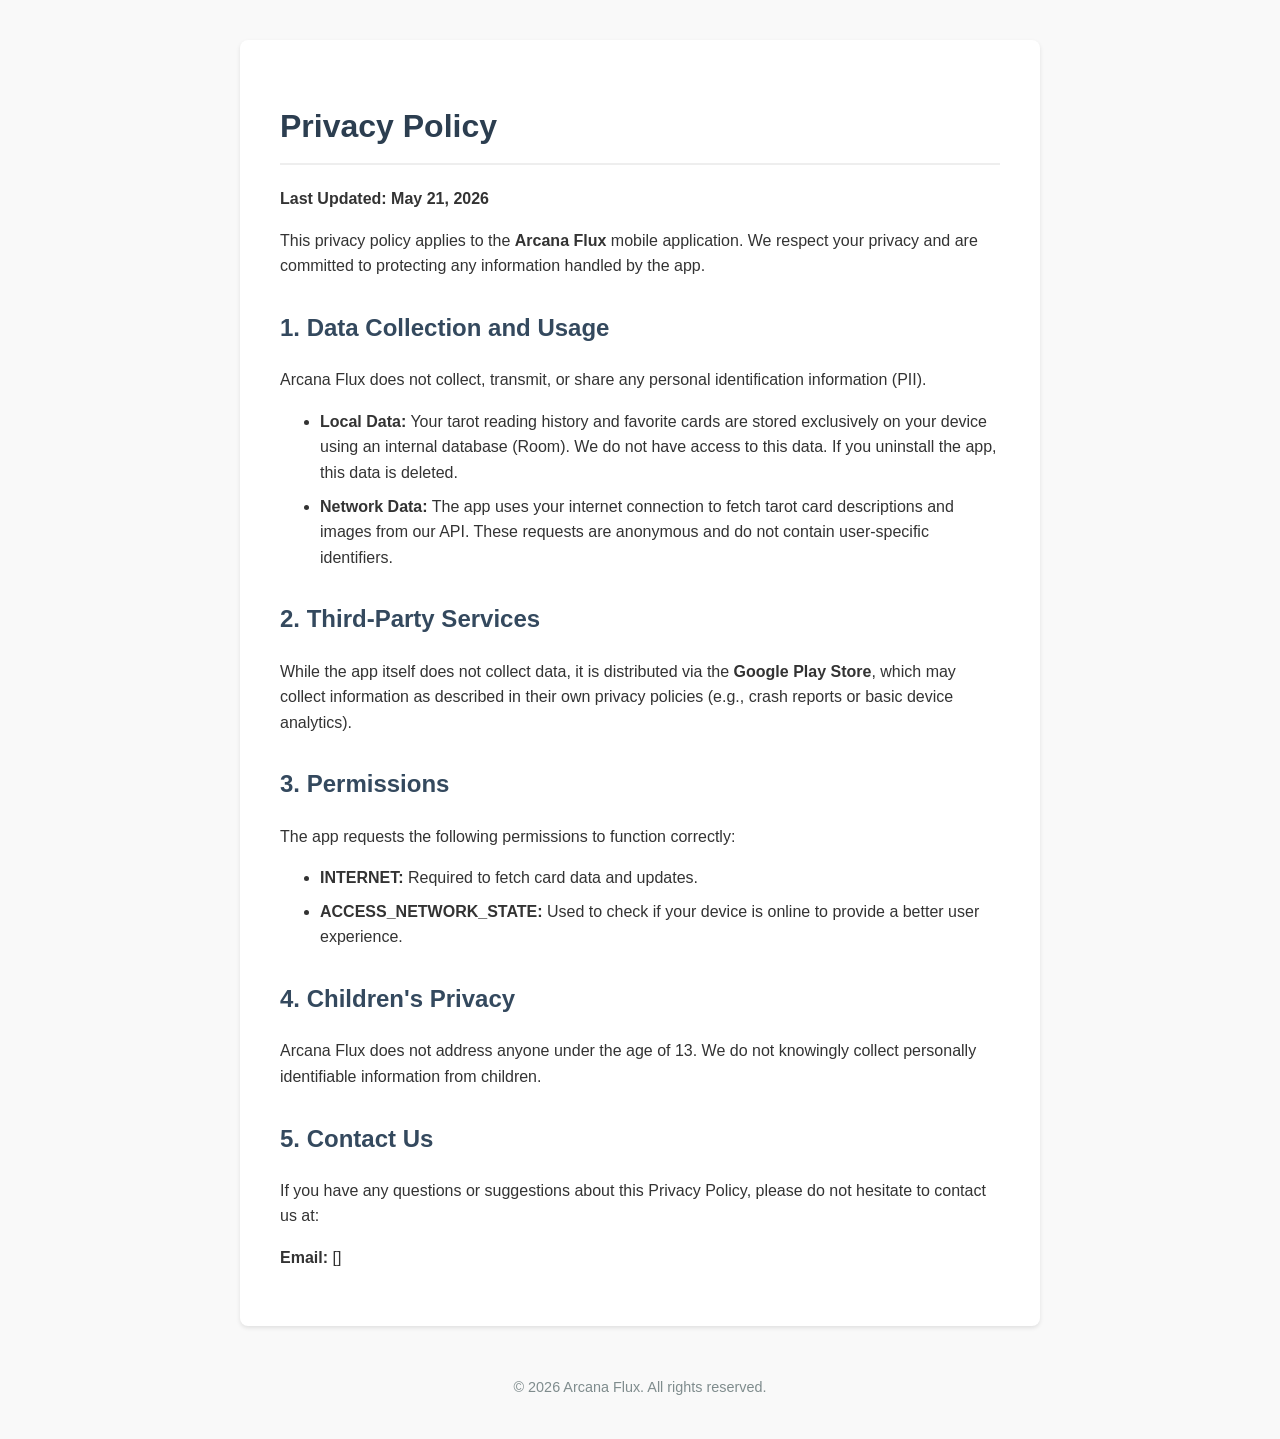
==== index.html @ 918d7fc3 "Add privacy policy page for Arcana Flux" ====
<!DOCTYPE html>
<html lang="en">
<head>
    <meta charset="UTF-8">
    <meta name="viewport" content="width=device-width, initial-scale=1.0">
    <title>Privacy Policy - Arcana Flux</title>
    <style>
        body {
            font-family: -apple-system, BlinkMacSystemFont, "Segoe UI", Roboto, Helvetica, Arial, sans-serif;
            line-height: 1.6;
            color: #333;
            max-width: 800px;
            margin: 0 auto;
            padding: 40px 20px;
            background-color: #f9f9f9;
        }
        .container {
            background: #fff;
            padding: 40px;
            border-radius: 8px;
            box-shadow: 0 2px 4px rgba(0,0,0,0.1);
        }
        h1 { color: #2c3e50; border-bottom: 2px solid #eee; padding-bottom: 10px; }
        h2 { color: #34495e; margin-top: 30px; }
        p { margin-bottom: 15px; }
        ul { margin-bottom: 15px; }
        li { margin-bottom: 8px; }
        .footer {
            margin-top: 50px;
            font-size: 0.9em;
            color: #7f8c8d;
            text-align: center;
        }
    </style>
</head>
<body>

<div class="container">
    <h1>Privacy Policy</h1>
    <p><strong>Last Updated: May 21, 2026</strong></p>

    <p>This privacy policy applies to the <strong>Arcana Flux</strong> mobile application. We respect your privacy and are committed to protecting any information handled by the app.</p>

    <h2>1. Data Collection and Usage</h2>
    <p>Arcana Flux does not collect, transmit, or share any personal identification information (PII). </p>
    <ul>
        <li><strong>Local Data:</strong> Your tarot reading history and favorite cards are stored exclusively on your device using an internal database (Room). We do not have access to this data. If you uninstall the app, this data is deleted.</li>
        <li><strong>Network Data:</strong> The app uses your internet connection to fetch tarot card descriptions and images from our API. These requests are anonymous and do not contain user-specific identifiers.</li>
    </ul>

    <h2>2. Third-Party Services</h2>
    <p>While the app itself does not collect data, it is distributed via the <strong>Google Play Store</strong>, which may collect information as described in their own privacy policies (e.g., crash reports or basic device analytics).</p>

    <h2>3. Permissions</h2>
    <p>The app requests the following permissions to function correctly:</p>
    <ul>
        <li><strong>INTERNET:</strong> Required to fetch card data and updates.</li>
        <li><strong>ACCESS_NETWORK_STATE:</strong> Used to check if your device is online to provide a better user experience.</li>
    </ul>

    <h2>4. Children's Privacy</h2>
    <p>Arcana Flux does not address anyone under the age of 13. We do not knowingly collect personally identifiable information from children.</p>

    <h2>5. Contact Us</h2>
    <p>If you have any questions or suggestions about this Privacy Policy, please do not hesitate to contact us at:</p>
    <p><strong>Email:</strong> []</p>
</div>

<div class="footer">
    &copy; 2026 Arcana Flux. All rights reserved.
</div>

</body>
</html>
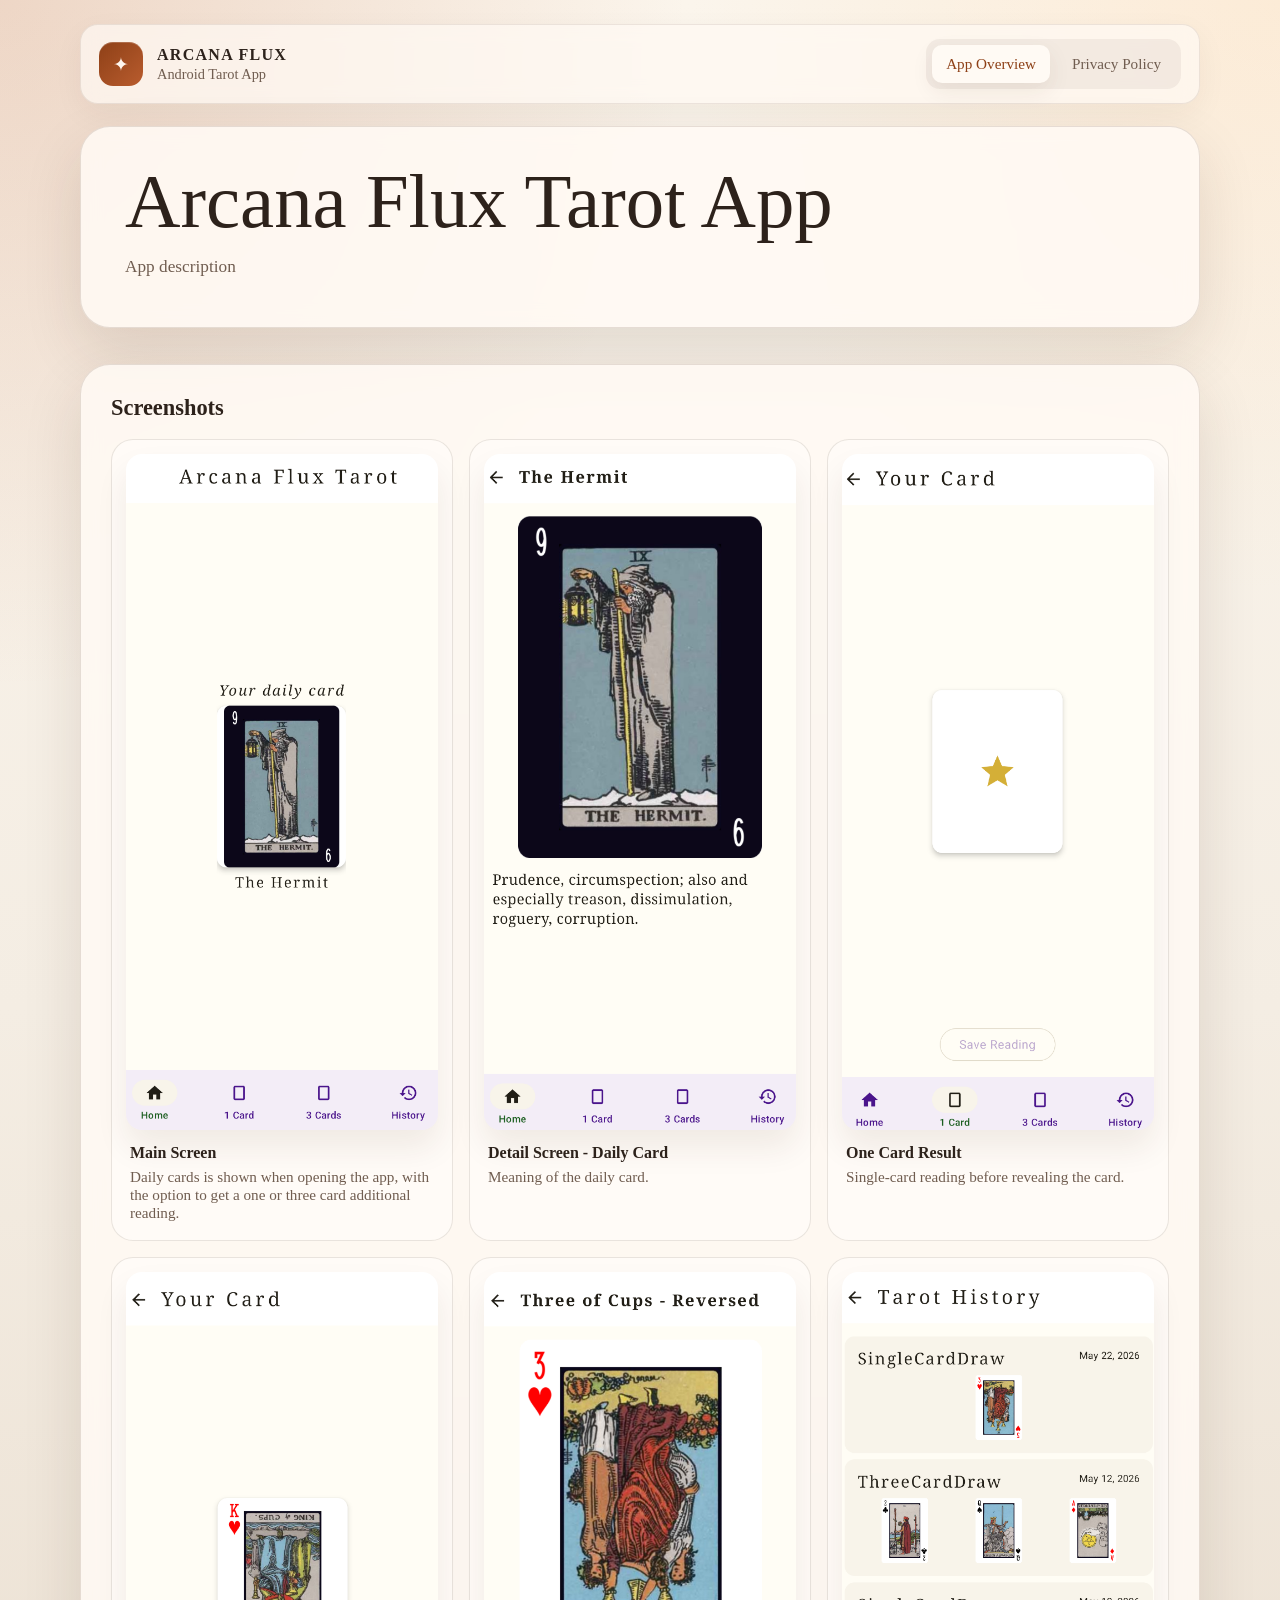
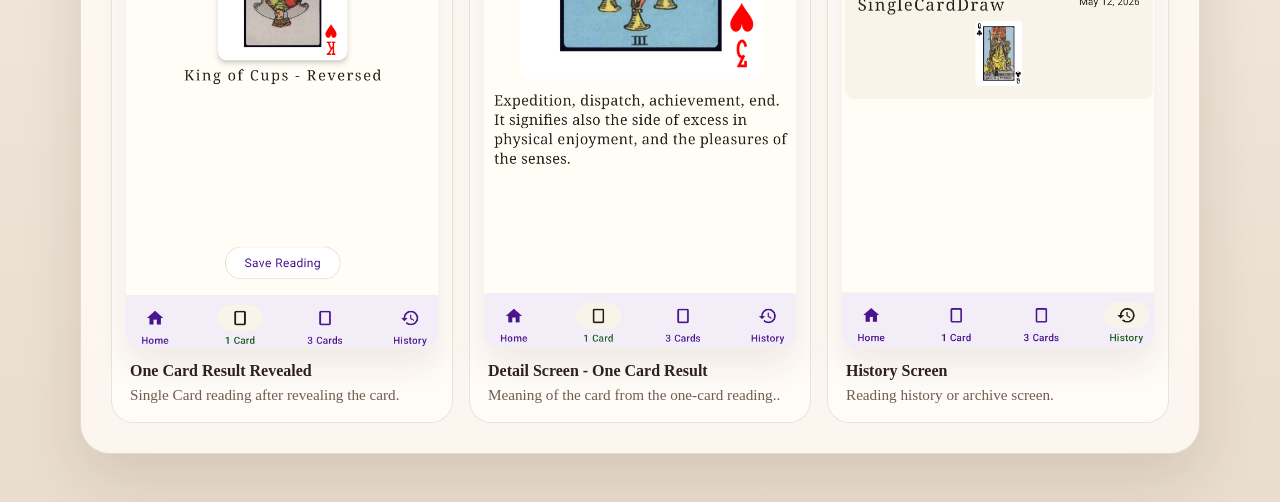
==== commit ff21cc26: "Add screenshots to the site and put the privacy policy in a tab" ====
--- a/index.html
+++ b/index.html
@@ -3,72 +3,201 @@
 <head>
     <meta charset="UTF-8">
     <meta name="viewport" content="width=device-width, initial-scale=1.0">
-    <title>Privacy Policy - Arcana Flux</title>
-    <style>
-        body {
-            font-family: -apple-system, BlinkMacSystemFont, "Segoe UI", Roboto, Helvetica, Arial, sans-serif;
-            line-height: 1.6;
-            color: #333;
-            max-width: 800px;
-            margin: 0 auto;
-            padding: 40px 20px;
-            background-color: #f9f9f9;
+    <title>Arcana Flux</title>
+    <link rel="stylesheet" href="styles.css">
+</head>
+<body class="site-home">
+    <div class="page-shell">
+        <header class="topbar">
+            <div class="brand">
+                <div class="brand-mark" aria-hidden="true">✦</div>
+                <div>
+                    <h1>Arcana Flux</h1>
+                    <p>Android Tarot App</p>
+                </div>
+            </div>
+
+            <div class="tablist" role="tablist" aria-label="Site sections">
+                <button class="tab-button" id="tab-overview" role="tab" aria-controls="panel-overview" aria-selected="true" type="button">App Overview</button>
+                <button class="tab-button" id="tab-policy" role="tab" aria-controls="panel-policy" aria-selected="false" type="button">Privacy Policy</button>
+            </div>
+        </header>
+
+        <main>
+            <section class="panel is-active" id="panel-overview" role="tabpanel" aria-labelledby="tab-overview">
+                <div class="hero">
+                    <div class="hero-copy">
+                        <h2>Arcana Flux Tarot App</h2>
+                        <p>
+                            App description
+                        </p>
+                    </div>
+                </div>
+
+                <br /><br />
+                <article class="content-card" id="screenshots">
+                    <h3>Screenshots</h3>
+                    <p>
+                        
+                    </p>
+
+                    <div class="shots-grid">
+                        <div class="shot">
+                            <img src="images/main-screen.png" alt="Arcana Flux main screen screenshot">
+                            <div class="shot-copy">
+                                <strong>Main Screen</strong>
+                                <span>Daily cards is shown when opening the app, with the option to get a one or three card additional reading.</span>
+                            </div>
+                        </div>
+                        <div class="shot">
+                            <img src="images/detail-screen-1.png" alt="Arcana Flux detail screen screenshot one">
+                            <div class="shot-copy">
+                                <strong>Detail Screen - Daily Card</strong>
+                                <span>Meaning of the daily card.</span>
+                            </div>
+                        </div>
+                        <div class="shot">
+                            <img src="images/results-one-card.png" alt="Arcana Flux one card results screen screenshot">
+                            <div class="shot-copy">
+                                <strong>One Card Result</strong>
+                                <span>Single-card reading before revealing the card.</span>
+                            </div>
+                        </div>
+                        <div class="shot">
+                            <img src="images/results-one-card-revealed.png" alt="Arcana Flux revealed one card results screen screenshot">
+                            <div class="shot-copy">
+                                <strong>One Card Result Revealed</strong>
+                                <span>Single Card reading after revealing the card.</span>
+                            </div>
+                        </div>
+                        
+                        <div class="shot">
+                            <img src="images/detail-screen-2.png" alt="Arcana Flux detail screen screenshot two">
+                            <div class="shot-copy">
+                                <strong>Detail Screen - One Card Result</strong>
+                                <span>Meaning of the card from the one-card reading..</span>
+                            </div>
+                        </div>
+                        <div class="shot">
+                            <img src="images/history-screen.png" alt="Arcana Flux history screen screenshot">
+                            <div class="shot-copy">
+                                <strong>History Screen</strong>
+                                <span>Reading history or archive screen.</span>
+                            </div>
+                        </div>
+                    </div>
+                </article>
+            </section>
+
+            <section class="panel" id="panel-policy" role="tabpanel" aria-labelledby="tab-policy" hidden>
+                <div class="policy-layout">
+                    <article class="content-card policy-card">
+                        <h2>Privacy Policy</h2>
+                        <p><strong>Last Updated: May 21, 2026</strong></p>
+
+                        <p>This privacy policy applies to the <strong>Arcana Flux</strong> mobile application. We respect your privacy and are committed to protecting any information handled by the app.</p>
+
+                        <h3>1. Data Collection and Usage</h3>
+                        <p>Arcana Flux does not collect, transmit, or share any personal identification information (PII).</p>
+                        <ul>
+                            <li><strong>Local Data:</strong> Your tarot reading history and favorite cards are stored exclusively on your device using an internal database (Room). We do not have access to this data. If you uninstall the app, this data is deleted.</li>
+                            <li><strong>Network Data:</strong> The app uses your internet connection to fetch tarot card descriptions and images from our API. These requests are anonymous and do not contain user-specific identifiers.</li>
+                        </ul>
+
+                        <h3>2. Third-Party Services</h3>
+                        <p>While the app itself does not collect data, it is distributed via the <strong>Google Play Store</strong>, which may collect information as described in their own privacy policies (e.g., crash reports or basic device analytics).</p>
+
+                        <h3>3. Permissions</h3>
+                        <p>The app requests the following permissions to function correctly:</p>
+                        <ul>
+                            <li><strong>INTERNET:</strong> Required to fetch card data and updates.</li>
+                            <li><strong>ACCESS_NETWORK_STATE:</strong> Used to check if your device is online to provide a better user experience.</li>
+                        </ul>
+
+                        <h3>4. Children's Privacy</h3>
+                        <p>Arcana Flux does not address anyone under the age of 13. We do not knowingly collect personally identifiable information from children.</p>
+
+                        <h3>5. Contact Us</h3>
+                        <p>If you have any questions or suggestions about this Privacy Policy, please do not hesitate to contact us at:
+                        <a href="mailto:contact@arcana-flux.com"><strong>email</strong></a></p>
+
+                        <div class="meta-row">
+                            <span>&copy; 2026 Arcana Flux</span>
+                            <a href="privacy-policy.html">Open this policy as its own page</a>
+                        </div>
+                    </article>
+                </div>
+            </section>
+        </main>
+
+        <footer class="footer">
+            
+        </footer>
+    </div>
+
+    <script>
+        const tabs = Array.from(document.querySelectorAll('[role="tab"]'));
+        const panels = Array.from(document.querySelectorAll('[role="tabpanel"]'));
+
+        function activateTab(targetTab, options = {}) {
+            const { updateHash = true } = options;
+
+            tabs.forEach((tab) => {
+                const isSelected = tab === targetTab;
+                const panel = document.getElementById(tab.getAttribute('aria-controls'));
+
+                tab.setAttribute('aria-selected', String(isSelected));
+                tab.tabIndex = isSelected ? 0 : -1;
+
+                if (isSelected) {
+                    panel.hidden = false;
+                    panel.classList.add('is-active');
+                } else {
+                    panel.hidden = true;
+                    panel.classList.remove('is-active');
+                }
+            });
+
+            if (updateHash) {
+                const nextHash = targetTab.id === 'tab-policy' ? '#privacy' : '#overview';
+                window.history.replaceState(null, '', nextHash);
+            }
         }
-        .container {
-            background: #fff;
-            padding: 40px;
-            border-radius: 8px;
-            box-shadow: 0 2px 4px rgba(0,0,0,0.1);
+
+        tabs.forEach((tab) => {
+            tab.addEventListener('click', () => activateTab(tab));
+            tab.addEventListener('keydown', (event) => {
+                const currentIndex = tabs.indexOf(tab);
+                let nextIndex = currentIndex;
+
+                if (event.key === 'ArrowRight') {
+                    nextIndex = (currentIndex + 1) % tabs.length;
+                } else if (event.key === 'ArrowLeft') {
+                    nextIndex = (currentIndex - 1 + tabs.length) % tabs.length;
+                } else {
+                    return;
+                }
+
+                event.preventDefault();
+                tabs[nextIndex].focus();
+                activateTab(tabs[nextIndex]);
+            });
+        });
+
+        const tabFromHash = {
+            '#overview': document.getElementById('tab-overview'),
+            '#privacy': document.getElementById('tab-policy')
+        };
+
+        function syncTabToHash() {
+            const selectedTab = tabFromHash[window.location.hash];
+            if (selectedTab) {
+                activateTab(selectedTab, { updateHash: false });
+            }
         }
-        h1 { color: #2c3e50; border-bottom: 2px solid #eee; padding-bottom: 10px; }
-        h2 { color: #34495e; margin-top: 30px; }
-        p { margin-bottom: 15px; }
-        ul { margin-bottom: 15px; }
-        li { margin-bottom: 8px; }
-        .footer {
-            margin-top: 50px;
-            font-size: 0.9em;
-            color: #7f8c8d;
-            text-align: center;
-        }
-    </style>
-</head>
-<body>
-
-<div class="container">
-    <h1>Privacy Policy</h1>
-    <p><strong>Last Updated: May 21, 2026</strong></p>
-
-    <p>This privacy policy applies to the <strong>Arcana Flux</strong> mobile application. We respect your privacy and are committed to protecting any information handled by the app.</p>
-
-    <h2>1. Data Collection and Usage</h2>
-    <p>Arcana Flux does not collect, transmit, or share any personal identification information (PII). </p>
-    <ul>
-        <li><strong>Local Data:</strong> Your tarot reading history and favorite cards are stored exclusively on your device using an internal database (Room). We do not have access to this data. If you uninstall the app, this data is deleted.</li>
-        <li><strong>Network Data:</strong> The app uses your internet connection to fetch tarot card descriptions and images from our API. These requests are anonymous and do not contain user-specific identifiers.</li>
-    </ul>
-
-    <h2>2. Third-Party Services</h2>
-    <p>While the app itself does not collect data, it is distributed via the <strong>Google Play Store</strong>, which may collect information as described in their own privacy policies (e.g., crash reports or basic device analytics).</p>
-
-    <h2>3. Permissions</h2>
-    <p>The app requests the following permissions to function correctly:</p>
-    <ul>
-        <li><strong>INTERNET:</strong> Required to fetch card data and updates.</li>
-        <li><strong>ACCESS_NETWORK_STATE:</strong> Used to check if your device is online to provide a better user experience.</li>
-    </ul>
-
-    <h2>4. Children's Privacy</h2>
-    <p>Arcana Flux does not address anyone under the age of 13. We do not knowingly collect personally identifiable information from children.</p>
-
-    <h2>5. Contact Us</h2>
-    <p>If you have any questions or suggestions about this Privacy Policy, please do not hesitate to contact us at:</p>
-    <p><strong>Email:</strong> []</p>
-</div>
-
-<div class="footer">
-    &copy; 2026 Arcana Flux. All rights reserved.
-</div>
-
+
+        window.addEventListener('hashchange', syncTabToHash);
+        syncTabToHash();
+    </script>
 </body>
 </html>
--- a/styles.css
+++ b/styles.css
@@ -0,0 +1,475 @@
+:root {
+    color-scheme: light;
+    --bg: #f4ede3;
+    --bg-deep: #e9ddce;
+    --surface: rgba(255, 250, 244, 0.88);
+    --surface-solid: #fffaf4;
+    --surface-border: rgba(78, 51, 34, 0.14);
+    --text: #2d221b;
+    --muted: #705d50;
+    --accent: #b95c2e;
+    --accent-dark: #8e4017;
+    --shadow: 0 24px 60px rgba(59, 34, 18, 0.12);
+}
+
+* {
+    box-sizing: border-box;
+}
+
+html {
+    scroll-behavior: smooth;
+}
+
+body {
+    margin: 0;
+    color: var(--text);
+    font-family: Georgia, "Times New Roman", serif;
+}
+
+a {
+    color: inherit;
+}
+
+.site-home {
+    min-height: 100vh;
+    background:
+        radial-gradient(circle at top left, rgba(185, 92, 46, 0.2), transparent 28%),
+        radial-gradient(circle at top right, rgba(255, 210, 160, 0.28), transparent 24%),
+        linear-gradient(180deg, #fbf5ec 0%, var(--bg) 48%, var(--bg-deep) 100%);
+}
+
+.policy-page {
+    line-height: 1.7;
+    background:
+        radial-gradient(circle at top, rgba(179, 98, 44, 0.12), transparent 30%),
+        linear-gradient(180deg, #f8f1e8 0%, #f4efe8 100%);
+    padding: 40px 20px;
+}
+
+.page-shell {
+    width: min(1120px, calc(100% - 32px));
+    margin: 24px auto 48px;
+}
+
+.topbar {
+    display: flex;
+    align-items: center;
+    justify-content: space-between;
+    gap: 16px;
+    padding: 14px 18px;
+    border: 1px solid rgba(78, 51, 34, 0.1);
+    border-radius: 18px;
+    background: rgba(255, 250, 244, 0.7);
+    backdrop-filter: blur(10px);
+    box-shadow: 0 10px 30px rgba(59, 34, 18, 0.05);
+}
+
+.brand {
+    display: flex;
+    align-items: center;
+    gap: 14px;
+}
+
+.brand-mark {
+    width: 44px;
+    height: 44px;
+    border-radius: 14px;
+    display: grid;
+    place-items: center;
+    font-size: 1.2rem;
+    color: #fff6ef;
+    background: linear-gradient(135deg, var(--accent-dark), var(--accent));
+    box-shadow: inset 0 1px 0 rgba(255, 255, 255, 0.2);
+}
+
+.brand h1 {
+    margin: 0;
+    font-size: 1rem;
+    letter-spacing: 0.08em;
+    text-transform: uppercase;
+}
+
+.brand p {
+    margin: 2px 0 0;
+    font-size: 0.9rem;
+    color: var(--muted);
+}
+
+.tablist {
+    display: inline-flex;
+    gap: 8px;
+    padding: 6px;
+    border-radius: 14px;
+    background: rgba(111, 93, 80, 0.08);
+}
+
+.tab-button {
+    border: 0;
+    border-radius: 10px;
+    padding: 10px 14px;
+    font: inherit;
+    font-size: 0.95rem;
+    color: var(--muted);
+    background: transparent;
+    cursor: pointer;
+    transition: background-color 180ms ease, color 180ms ease, transform 180ms ease;
+}
+
+.tab-button:hover,
+.tab-button:focus-visible {
+    color: var(--accent-dark);
+    background: rgba(255, 255, 255, 0.7);
+    outline: none;
+}
+
+.tab-button[aria-selected="true"] {
+    color: var(--accent-dark);
+    background: var(--surface-solid);
+    box-shadow: 0 8px 22px rgba(59, 34, 18, 0.08);
+}
+
+.panel {
+    display: none;
+    margin-top: 22px;
+}
+
+.panel.is-active {
+    display: block;
+}
+
+.hero {
+    display: grid;
+    grid-template-columns: minmax(0, 1fr);
+    gap: 22px;
+    align-items: stretch;
+    width: 100vw;
+    margin-left: calc(50% - 50vw);
+    padding: 0 clamp(16px, 4vw, 40px);
+}
+
+.hero-copy,
+.hero-card,
+.content-card {
+    border: 1px solid var(--surface-border);
+    border-radius: 30px;
+    background: var(--surface);
+    backdrop-filter: blur(10px);
+    box-shadow: var(--shadow);
+}
+
+.hero-copy {
+    width: min(1120px, 100%);
+    margin: 0 auto;
+    padding: 44px;
+}
+
+.hero-copy h2 {
+    margin: 0;
+    font-size: clamp(2.5rem, 6vw, 4.8rem);
+    line-height: 0.8;
+    font-weight: 500;
+}
+
+.hero-copy p {
+    max-width: 34rem;
+    margin: 20px 0 0;
+    font-size: 1.08rem;
+    line-height: 1.75;
+    color: var(--muted);
+}
+
+.hero-card {
+    padding: 24px;
+    position: relative;
+    overflow: hidden;
+}
+
+.hero-card::before,
+.hero-card::after {
+    content: "";
+    position: absolute;
+    border-radius: 50%;
+    filter: blur(8px);
+}
+
+.hero-card::before {
+    inset: 20px auto auto -20px;
+    width: 160px;
+    height: 160px;
+    background: rgba(185, 92, 46, 0.18);
+}
+
+.hero-card::after {
+    inset: auto -30px 30px auto;
+    width: 120px;
+    height: 120px;
+    background: rgba(255, 210, 160, 0.24);
+}
+
+.mock-phone {
+    position: relative;
+    z-index: 1;
+    width: min(280px, 100%);
+    aspect-ratio: 10 / 19.5;
+    margin: 8px auto 0;
+    padding: 12px;
+    border-radius: 34px;
+    background: linear-gradient(180deg, #2f2119 0%, #1a120d 100%);
+    box-shadow: 0 24px 40px rgba(35, 18, 10, 0.22);
+}
+
+.mock-screen {
+    height: 100%;
+    border-radius: 24px;
+    overflow: hidden;
+    padding: 18px;
+    color: #fdf5ec;
+    background:
+        linear-gradient(180deg, rgba(255, 255, 255, 0.08), transparent 25%),
+        linear-gradient(160deg, #5b2d19 0%, #9a4a20 52%, #d07f3c 100%);
+}
+
+.mock-screen h3 {
+    margin: 0 0 10px;
+    font-size: 1.1rem;
+}
+
+.mock-screen p {
+    margin: 0;
+    font-size: 0.92rem;
+    line-height: 1.6;
+    color: rgba(255, 245, 236, 0.88);
+}
+
+.card-grid {
+    display: grid;
+    grid-template-columns: repeat(3, minmax(0, 1fr));
+    gap: 10px;
+    margin-top: 18px;
+}
+
+.mini-card {
+    min-height: 84px;
+    padding: 10px;
+    border-radius: 16px;
+    background: rgba(255, 250, 244, 0.16);
+    border: 1px solid rgba(255, 255, 255, 0.18);
+    display: flex;
+    align-items: flex-end;
+    font-size: 0.8rem;
+}
+
+.content-card {
+    padding: 30px;
+}
+
+.content-card h3 {
+    margin-top: 0;
+    margin-bottom: 12px;
+    font-size: 1.4rem;
+}
+
+.content-card p,
+.content-card li {
+    color: var(--muted);
+}
+
+.content-card ul {
+    padding-left: 20px;
+    margin: 16px 0 0;
+}
+
+.shots-grid {
+    display: grid;
+    grid-template-columns: repeat(3, minmax(0, 1fr));
+    gap: 16px;
+    margin-top: 18px;
+}
+
+.shot {
+    border: 1px solid rgba(78, 51, 34, 0.12);
+    border-radius: 22px;
+    background: rgba(255, 252, 248, 0.92);
+    padding: 14px;
+    display: flex;
+    flex-direction: column;
+    gap: 14px;
+}
+
+.shot img {
+    display: block;
+    width: 100%;
+    height: auto;
+    border-radius: 16px;
+    background: #f2e6da;
+    box-shadow: 0 18px 32px rgba(59, 34, 18, 0.08);
+    aspect-ratio: 9 / 19.5;
+    object-fit: cover;
+}
+
+.shot strong {
+    display: block;
+    font-size: 1rem;
+}
+
+.shot-copy {
+    padding: 0 4px 4px;
+}
+
+.shot span {
+    display: block;
+    margin-top: 6px;
+    color: var(--muted);
+    font-size: 0.95rem;
+}
+
+.policy-layout {
+    display: grid;
+    gap: 22px;
+}
+
+.policy-card {
+    padding: 36px;
+}
+
+.policy-card h2 {
+    margin-top: 0;
+    font-size: 2rem;
+}
+
+.policy-card h3 {
+    margin-top: 28px;
+    margin-bottom: 10px;
+    font-size: 1.15rem;
+}
+
+.policy-card p,
+.policy-card li {
+    color: var(--muted);
+}
+
+.policy-card ul {
+    padding-left: 20px;
+}
+
+.meta-row {
+    display: flex;
+    flex-wrap: wrap;
+    justify-content: space-between;
+    gap: 12px;
+    margin-top: 18px;
+    padding-top: 18px;
+    border-top: 1px solid rgba(78, 51, 34, 0.12);
+    color: var(--muted);
+    font-size: 0.95rem;
+}
+
+.container {
+    max-width: 820px;
+    margin: 0 auto;
+    background: #fffaf4;
+    padding: 40px;
+    border: 1px solid rgba(76, 49, 34, 0.12);
+    border-radius: 24px;
+    box-shadow: 0 24px 48px rgba(58, 34, 20, 0.08);
+}
+
+.container h1 {
+    margin-top: 0;
+    font-size: clamp(2rem, 5vw, 3rem);
+    border-bottom: 1px solid rgba(76, 49, 34, 0.14);
+    padding-bottom: 14px;
+}
+
+.container h2 {
+    margin-top: 32px;
+    font-size: 1.25rem;
+}
+
+.container p,
+.container ul {
+    margin-bottom: 16px;
+}
+
+.container li {
+    margin-bottom: 8px;
+}
+
+.policy-page a {
+    color: #b3622c;
+}
+
+.back-link {
+    display: inline-flex;
+    margin-bottom: 18px;
+    font-size: 0.95rem;
+    color: var(--muted);
+    text-decoration: none;
+}
+
+.footer {
+    margin-top: 18px;
+    text-align: center;
+    color: var(--muted);
+    font-size: 0.95rem;
+}
+
+.policy-page .footer {
+    max-width: 820px;
+    margin: 24px auto 0;
+}
+
+@media (max-width: 920px) {
+    .shots-grid {
+        grid-template-columns: 1fr;
+    }
+
+    .hero-copy {
+        padding: 32px 26px;
+    }
+
+    .topbar {
+        flex-direction: column;
+        align-items: stretch;
+    }
+}
+
+@media (max-width: 640px) {
+    .page-shell {
+        width: min(100% - 20px, 1120px);
+        margin-top: 10px;
+    }
+
+    .tablist {
+        width: 100%;
+    }
+
+    .tab-button {
+        flex: 1;
+        text-align: center;
+    }
+
+    .content-card,
+    .policy-card,
+    .container {
+        padding: 24px 20px;
+        border-radius: 22px;
+    }
+
+    .hero {
+        padding: 0 10px;
+    }
+
+    .hero-copy,
+    .hero-card {
+        border-radius: 22px;
+    }
+
+    .hero-copy h2 {
+        font-size: clamp(2rem, 12vw, 3.2rem);
+    }
+
+    .policy-page {
+        padding: 20px 14px;
+    }
+}
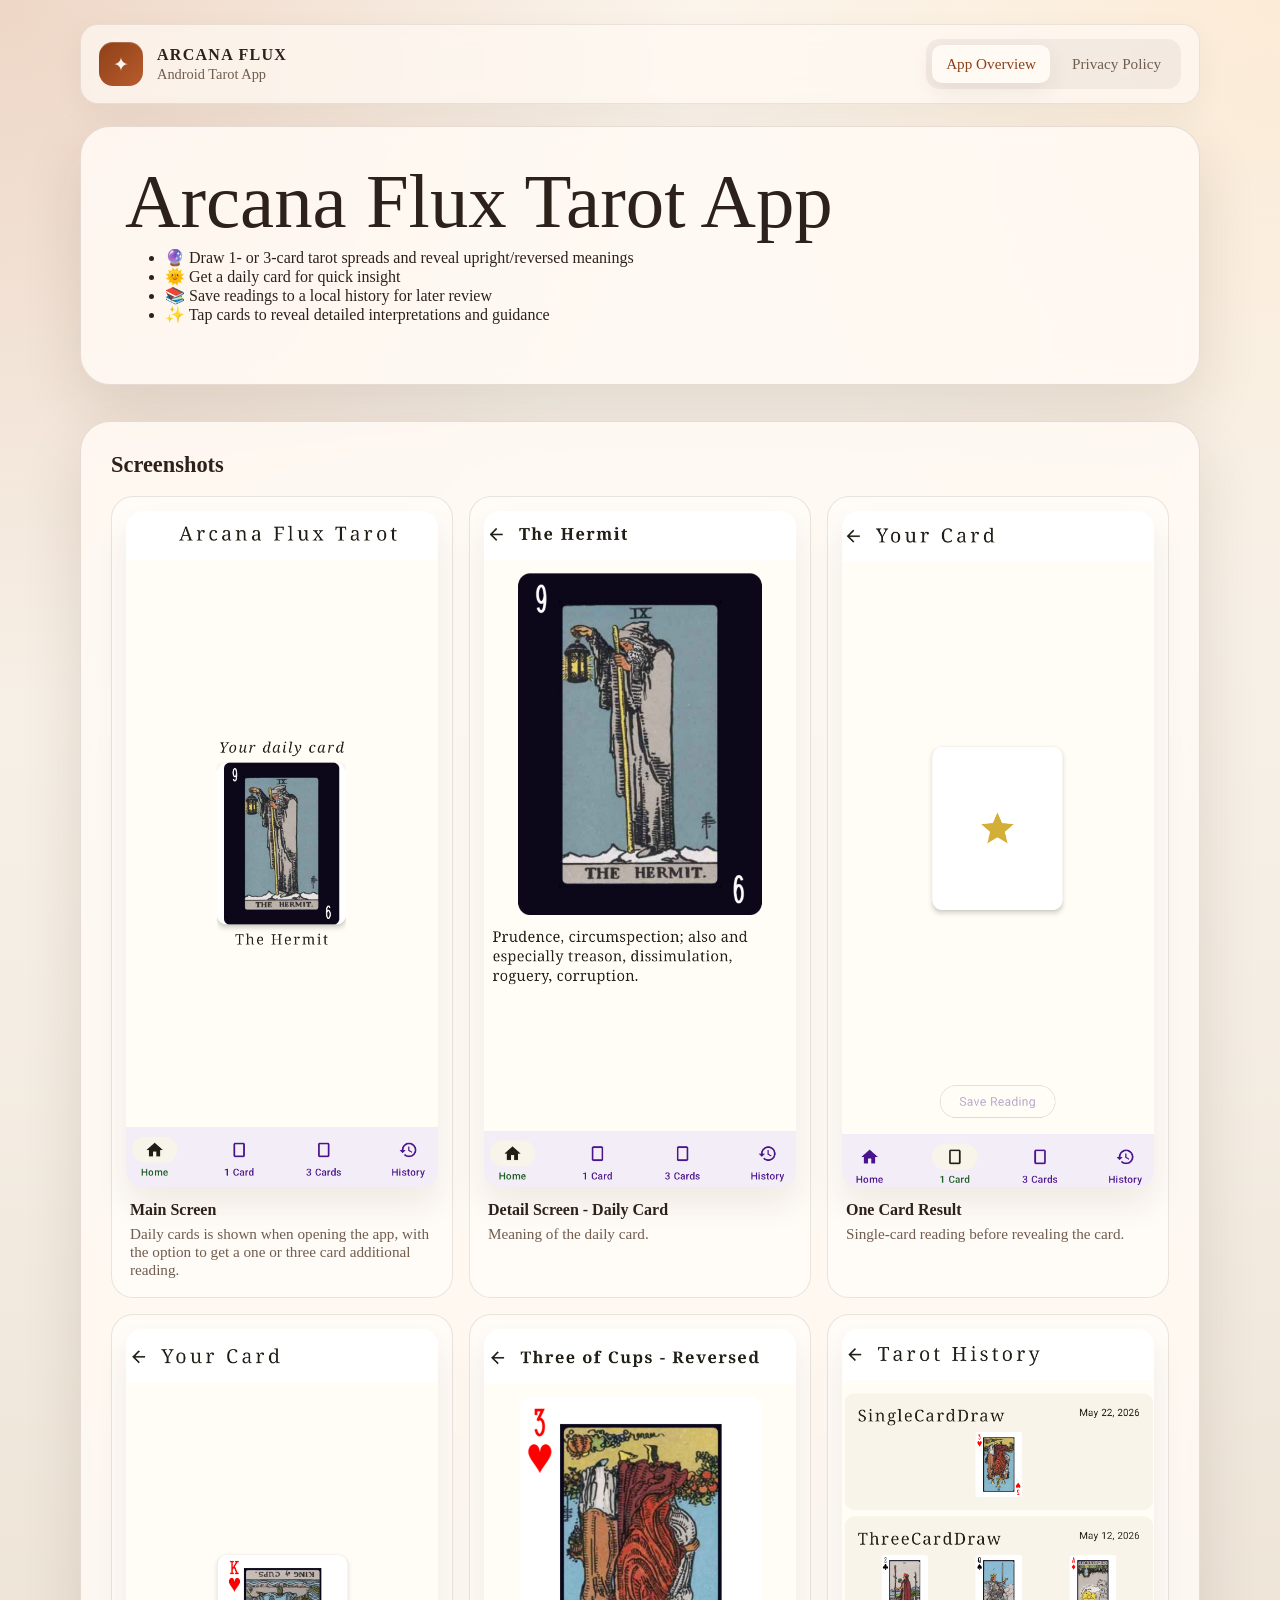
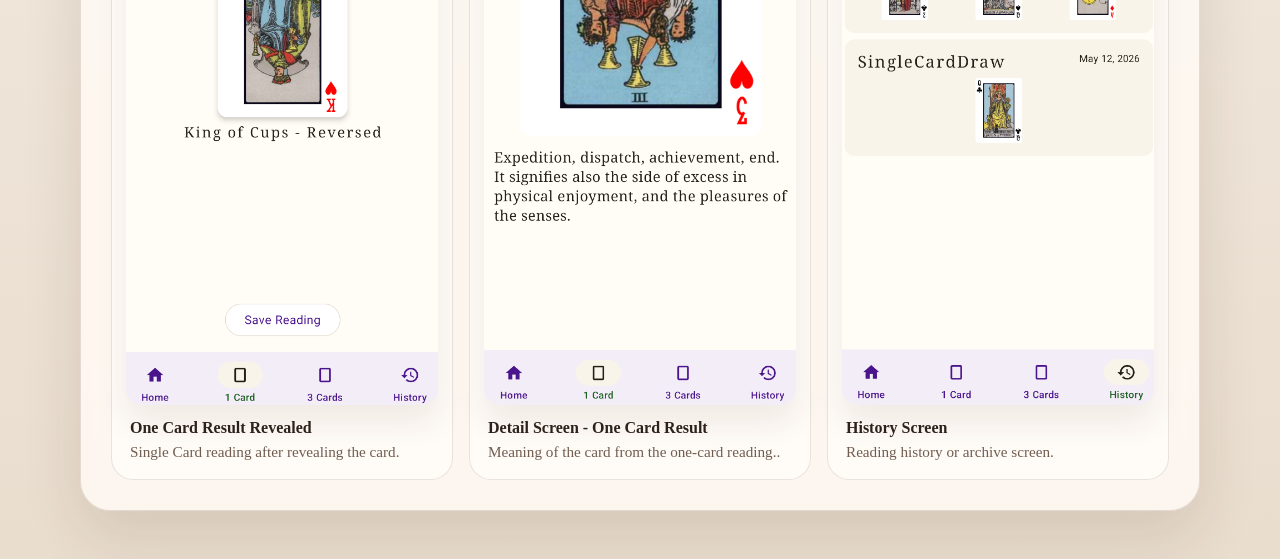
==== commit 2a028839: "Add app description" ====
--- a/index.html
+++ b/index.html
@@ -28,9 +28,12 @@
                 <div class="hero">
                     <div class="hero-copy">
                         <h2>Arcana Flux Tarot App</h2>
-                        <p>
-                            App description
-                        </p>
+                        <ul>
+                            <li>🔮 Draw 1- or 3-card tarot spreads and reveal upright/reversed meanings</li>
+                            <li>🌞 Get a daily card for quick insight</li>
+                            <li>📚 Save readings to a local history for later review</li>
+                            <li>✨ Tap cards to reveal detailed interpretations and guidance</li>
+                        </ul>
                     </div>
                 </div>
 
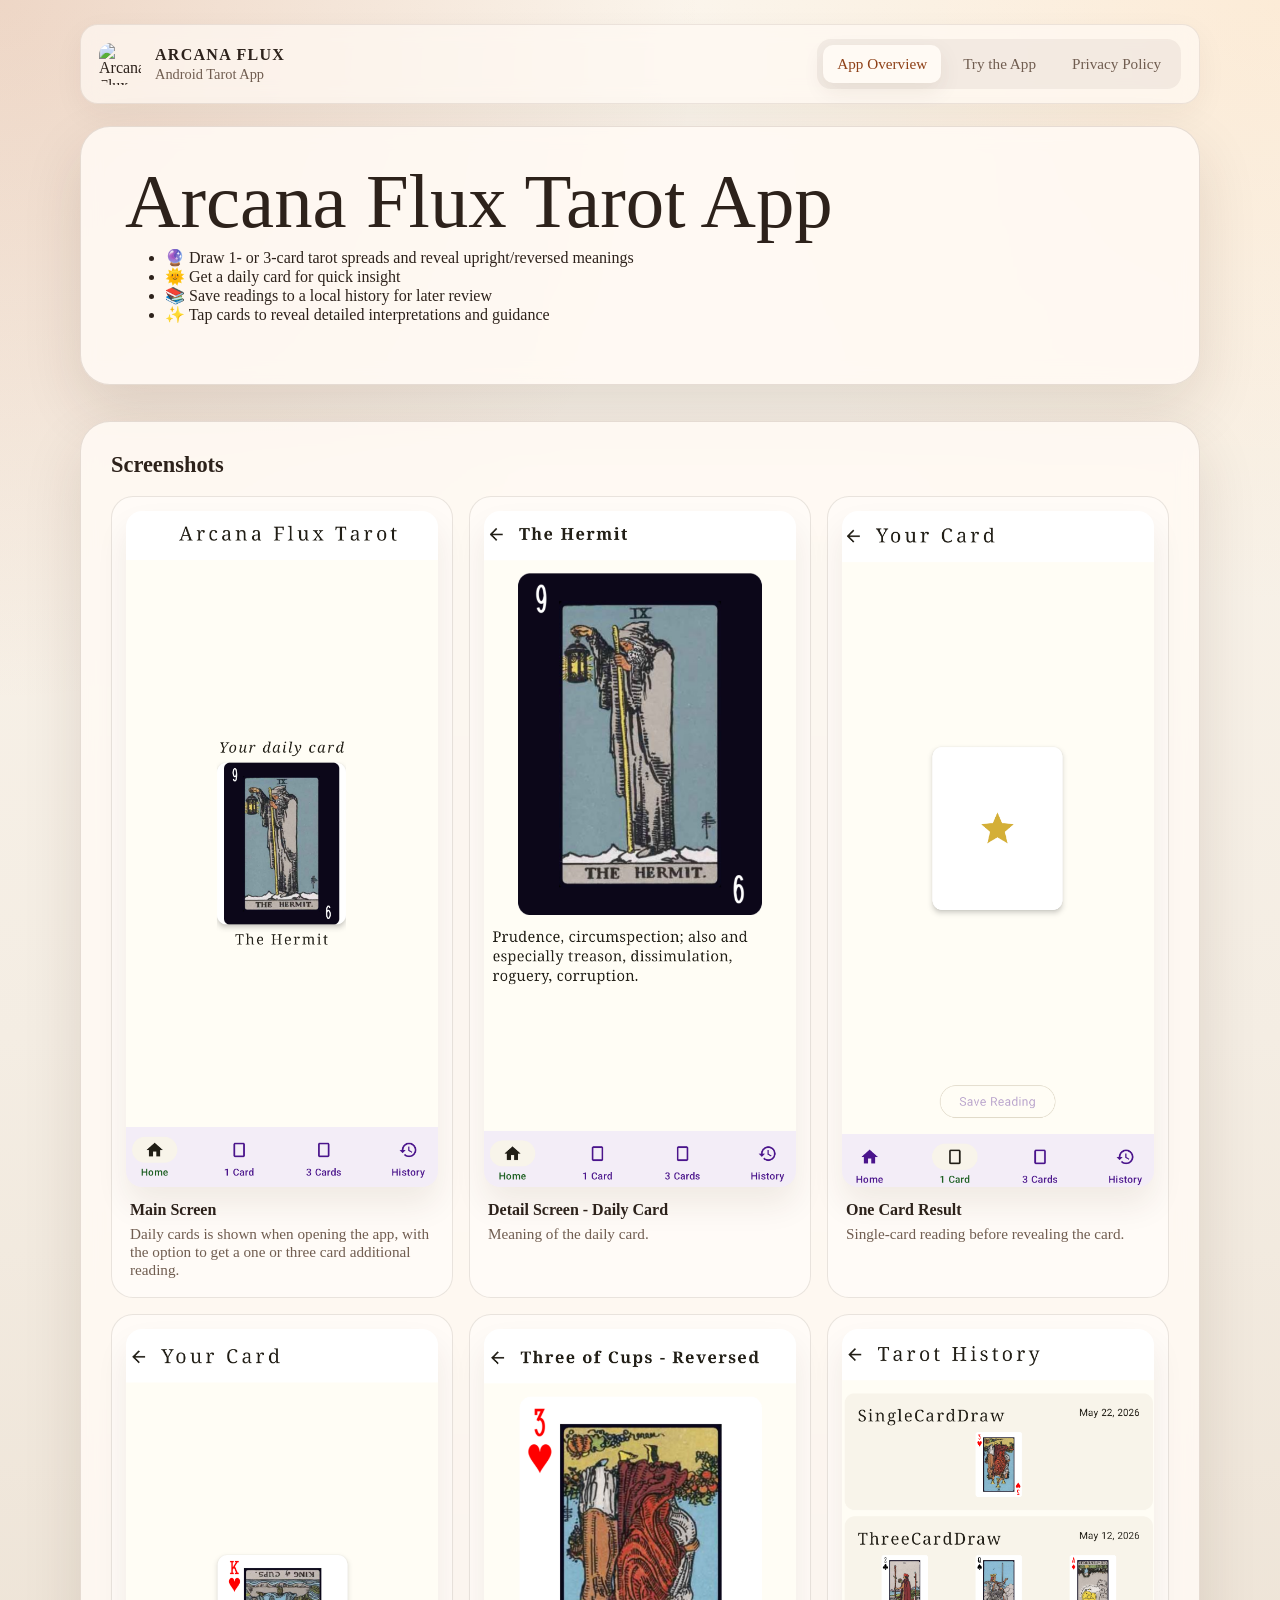
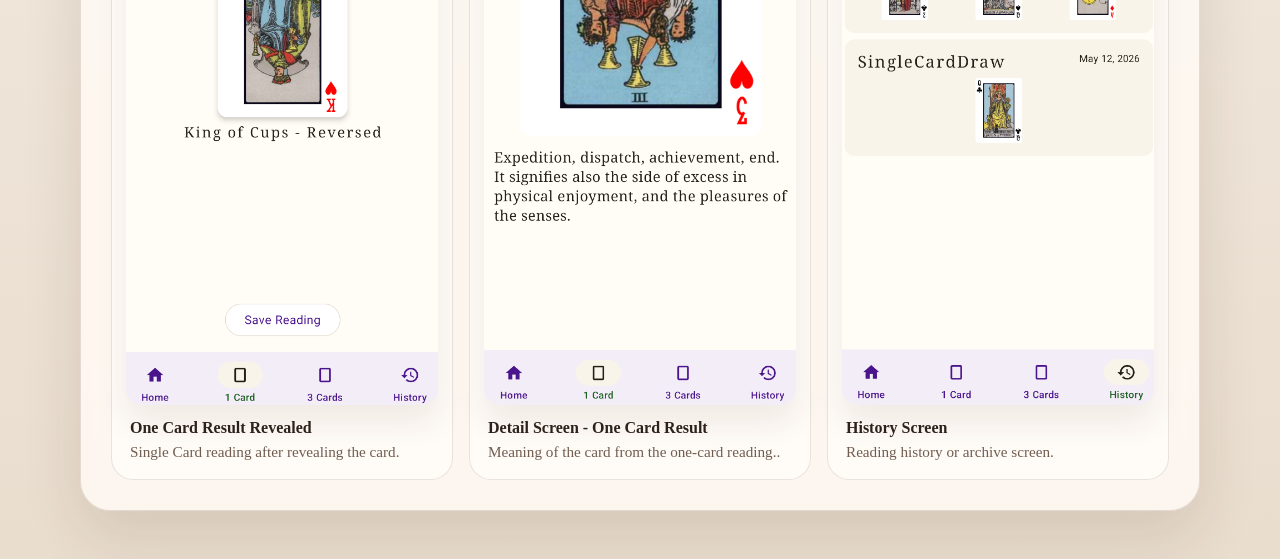
==== commit 2de470bc: "Add web version link and a waitlist for the android version" ====
--- a/index.html
+++ b/index.html
@@ -10,7 +10,7 @@
     <div class="page-shell">
         <header class="topbar">
             <div class="brand">
-                <div class="brand-mark" aria-hidden="true">✦</div>
+                <img src="images/arcana_flux_icon.png" alt="Arcana Flux icon" class="brand-logo">
                 <div>
                     <h1>Arcana Flux</h1>
                     <p>Android Tarot App</p>
@@ -19,6 +19,7 @@
 
             <div class="tablist" role="tablist" aria-label="Site sections">
                 <button class="tab-button" id="tab-overview" role="tab" aria-controls="panel-overview" aria-selected="true" type="button">App Overview</button>
+                <button class="tab-button" id="tab-apps" role="tab" aria-controls="panel-apps" aria-selected="false" type="button">Try the App</button>
                 <button class="tab-button" id="tab-policy" role="tab" aria-controls="panel-policy" aria-selected="false" type="button">Privacy Policy</button>
             </div>
         </header>
@@ -92,6 +93,23 @@
                 </article>
             </section>
 
+            <section class="panel" id="panel-apps" role="tabpanel" aria-labelledby="tab-apps" hidden>
+                <article class="content-card">
+                    <h2>Open Arcana Flux</h2>
+                    <p>Launch the live web version instantly, or check back in a few days for the Android version. </p>
+                    <div class="app-links">
+                        <a class="link-card" href="https://expo-tarot-app.vercel.app/" target="_blank" rel="noopener noreferrer">
+                            <strong>Web Version</strong>
+                            <span>Open the live web app in your browser.</span>
+                        </a>
+                        <div class="link-card link-card--button" id="waitlist-button" role="button" tabindex="0">
+                            <strong>Android Version</strong>
+                            <span>Join the Android waitlist</span>
+                        </div>
+                    </div>
+                </article>
+            </section>
+
             <section class="panel" id="panel-policy" role="tabpanel" aria-labelledby="tab-policy" hidden>
                 <div class="policy-layout">
                     <article class="content-card policy-card">
@@ -121,8 +139,7 @@
                         <p>Arcana Flux does not address anyone under the age of 13. We do not knowingly collect personally identifiable information from children.</p>
 
                         <h3>5. Contact Us</h3>
-                        <p>If you have any questions or suggestions about this Privacy Policy, please do not hesitate to contact us at:
-                        <a href="mailto:contact@arcana-flux.com"><strong>email</strong></a></p>
+                        <p>If you have any questions or suggestions about this Privacy Policy, please do not hesitate to contact us at: contact @ arcana-flux.com </p>
 
                         <div class="meta-row">
                             <span>&copy; 2026 Arcana Flux</span>
@@ -136,6 +153,31 @@
         <footer class="footer">
             
         </footer>
+    </div>
+
+    <div class="modal-overlay" id="waitlist-modal" hidden aria-hidden="true">
+        <div class="modal-dialog" role="dialog" aria-modal="true" aria-labelledby="waitlist-title">
+            <button class="modal-close" id="waitlist-close" type="button" aria-label="Close">×</button>
+            <h2 id="waitlist-title">Join the Android waitlist</h2>
+            <p id="waitlist-description">Enter your name and email to receive a notification once the Android version is public.</p>
+            <form id="waitlist-form" action="https://formspree.io/f/xjgzlwzo" method="POST">
+                <div class="modal-field">
+                    <label for="waitlist-name">Full name</label>
+                    <input id="waitlist-name" name="name" type="text" required placeholder="Your name">
+                </div>
+                <div class="modal-field">
+                    <label for="waitlist-email">Email address</label>
+                    <input id="waitlist-email" name="email" type="email" required placeholder="you@example.com">
+                </div>
+                <div class="modal-actions">
+                    <button class="button button--secondary" id="waitlist-cancel" type="button">Cancel</button>
+                    <button class="button button--primary" type="submit">Join waitlist</button>
+                </div>
+            </form>
+            <div class="modal-success" id="waitlist-success" hidden>
+                <p>Thanks! Your request has been submitted. We’ll notify you when Android is available.</p>
+            </div>
+        </div>
     </div>
 
     <script>
@@ -162,7 +204,11 @@
             });
 
             if (updateHash) {
-                const nextHash = targetTab.id === 'tab-policy' ? '#privacy' : '#overview';
+                const nextHash = targetTab.id === 'tab-policy'
+                    ? '#privacy'
+                    : targetTab.id === 'tab-apps'
+                    ? '#apps'
+                    : '#overview';
                 window.history.replaceState(null, '', nextHash);
             }
         }
@@ -189,6 +235,7 @@
 
         const tabFromHash = {
             '#overview': document.getElementById('tab-overview'),
+            '#apps': document.getElementById('tab-apps'),
             '#privacy': document.getElementById('tab-policy')
         };
 
@@ -201,6 +248,85 @@
 
         window.addEventListener('hashchange', syncTabToHash);
         syncTabToHash();
+
+        const waitlistButton = document.getElementById('waitlist-button');
+        const waitlistModal = document.getElementById('waitlist-modal');
+        const waitlistClose = document.getElementById('waitlist-close');
+        const waitlistCancel = document.getElementById('waitlist-cancel');
+        const waitlistForm = document.getElementById('waitlist-form');
+        const waitlistSuccess = document.getElementById('waitlist-success');
+        const waitlistName = document.getElementById('waitlist-name');
+        const waitlistDescription = document.getElementById('waitlist-description');
+
+        function openWaitlist() {
+            waitlistModal.hidden = false;
+            waitlistModal.setAttribute('aria-hidden', 'false');
+            waitlistDescription.hidden = false;
+            waitlistForm.hidden = false;
+            waitlistSuccess.hidden = true;
+            waitlistName.focus();
+        }
+
+        function closeWaitlist() {
+            waitlistModal.hidden = true;
+            waitlistModal.setAttribute('aria-hidden', 'true');
+        }
+
+        waitlistButton?.addEventListener('click', openWaitlist);
+        waitlistButton?.addEventListener('keydown', (event) => {
+            if (event.key === 'Enter' || event.key === ' ') {
+                event.preventDefault();
+                openWaitlist();
+            }
+        });
+        waitlistClose?.addEventListener('click', closeWaitlist);
+        waitlistCancel?.addEventListener('click', closeWaitlist);
+
+        waitlistModal?.addEventListener('click', (event) => {
+            if (event.target === waitlistModal) {
+                closeWaitlist();
+            }
+        });
+
+        window.addEventListener('keydown', (event) => {
+            if (event.key === 'Escape' && !waitlistModal.hidden) {
+                closeWaitlist();
+            }
+        });
+
+        waitlistForm?.addEventListener('submit', async (event) => {
+            event.preventDefault();
+
+            const name = waitlistForm.name.value.trim();
+            const email = waitlistForm.email.value.trim();
+            if (!name || !email) {
+                return;
+            }
+
+            const formData = new FormData(waitlistForm);
+            try {
+                const response = await fetch(waitlistForm.action, {
+                    method: 'POST',
+                    body: formData,
+                    headers: {
+                        'Accept': 'application/json'
+                    }
+                });
+
+                if (response.ok) {
+                    waitlistForm.reset();
+                    waitlistDescription.hidden = true;
+                    waitlistForm.hidden = true;
+                    waitlistSuccess.hidden = false;
+                } else {
+                    const result = await response.json();
+                    throw new Error(result.error || 'Submission failed');
+                }
+            } catch (error) {
+                alert('Sorry, something went wrong. Please try again.');
+                console.error(error);
+            }
+        });
     </script>
 </body>
 </html>
--- a/styles.css
+++ b/styles.css
@@ -70,6 +70,13 @@
     gap: 14px;
 }
 
+.brand-logo {
+    width: 42px;
+    height: 42px;
+    object-fit: contain;
+    border-radius: 12px;
+}
+
 .brand-mark {
     width: 44px;
     height: 44px;
@@ -279,6 +286,175 @@
     margin: 16px 0 0;
 }
 
+.app-links {
+    display: grid;
+    gap: 16px;
+    margin-top: 20px;
+}
+
+.link-card {
+    display: block;
+    padding: 24px;
+    border-radius: 24px;
+    background: rgba(255, 250, 244, 0.95);
+    border: 1px solid rgba(78, 51, 34, 0.12);
+    box-shadow: 0 18px 36px rgba(59, 34, 18, 0.08);
+    color: inherit;
+    text-decoration: none;
+    transition: transform 180ms ease, box-shadow 180ms ease, border-color 180ms ease;
+}
+
+.link-card:hover {
+    transform: translateY(-2px);
+    border-color: rgba(185, 92, 46, 0.25);
+    box-shadow: 0 24px 46px rgba(59, 34, 18, 0.12);
+}
+
+.link-card strong {
+    display: block;
+    margin-bottom: 10px;
+    font-size: 1.15rem;
+}
+
+.link-card span {
+    color: var(--muted);
+    line-height: 1.7;
+}
+
+.link-card--button {
+    cursor: pointer;
+}
+
+.button {
+    border: 0;
+    border-radius: 14px;
+    padding: 12px 18px;
+    font: inherit;
+    font-weight: 600;
+    display: inline-flex;
+    align-items: center;
+    justify-content: center;
+    gap: 8px;
+    cursor: pointer;
+    transition: transform 180ms ease, box-shadow 180ms ease, background-color 180ms ease;
+}
+
+.button--primary {
+    background: var(--accent);
+    color: #fff;
+}
+
+.button--secondary {
+    background: rgba(78, 51, 34, 0.08);
+    color: var(--text);
+}
+
+.button:hover {
+    transform: translateY(-1px);
+    box-shadow: 0 12px 24px rgba(59, 34, 18, 0.12);
+}
+
+.modal-overlay {
+    position: fixed;
+    inset: 0;
+    background: rgba(27, 15, 9, 0.7);
+    display: grid;
+    place-items: center;
+    padding: 20px;
+    z-index: 50;
+}
+
+.modal-overlay[hidden] {
+    display: none !important;
+}
+
+.modal-dialog {
+    width: min(100%, 520px);
+    max-height: 90vh;
+    overflow: auto;
+    background: #fffdf9;
+    border-radius: 28px;
+    padding: 34px;
+    box-shadow: 0 30px 80px rgba(23, 14, 10, 0.22);
+    position: relative;
+}
+
+.modal-close {
+    position: absolute;
+    top: 18px;
+    right: 18px;
+    border: 0;
+    background: transparent;
+    color: var(--muted);
+    font-size: 1.8rem;
+    line-height: 1;
+    cursor: pointer;
+}
+
+.modal-dialog h2 {
+    margin: 0;
+    font-size: clamp(1.8rem, 2.2vw, 2.2rem);
+}
+
+.modal-dialog p {
+    margin: 16px 0 0;
+    color: var(--muted);
+    line-height: 1.8;
+}
+
+.modal-field {
+    display: grid;
+    gap: 10px;
+    margin-top: 22px;
+}
+
+.modal-field label {
+    font-size: 0.95rem;
+    color: var(--text);
+}
+
+.modal-field input {
+    width: 100%;
+    border: 1px solid rgba(78, 51, 34, 0.16);
+    border-radius: 14px;
+    padding: 12px 14px;
+    font: inherit;
+    background: #fff;
+    color: var(--text);
+}
+
+.modal-actions {
+    display: flex;
+    flex-wrap: wrap;
+    gap: 12px;
+    justify-content: flex-end;
+    margin-top: 24px;
+}
+
+.modal-success {
+    margin-top: 20px;
+    color: var(--muted);
+}
+
+.modal-success p {
+    margin: 0 0 18px;
+}
+
+.modal-success a {
+    text-decoration: none;
+}
+
+@media (max-width: 640px) {
+    .modal-dialog {
+        padding: 24px;
+    }
+
+    .modal-actions {
+        flex-direction: column;
+        align-items: stretch;
+    }
+}
+
 .shots-grid {
     display: grid;
     grid-template-columns: repeat(3, minmax(0, 1fr));
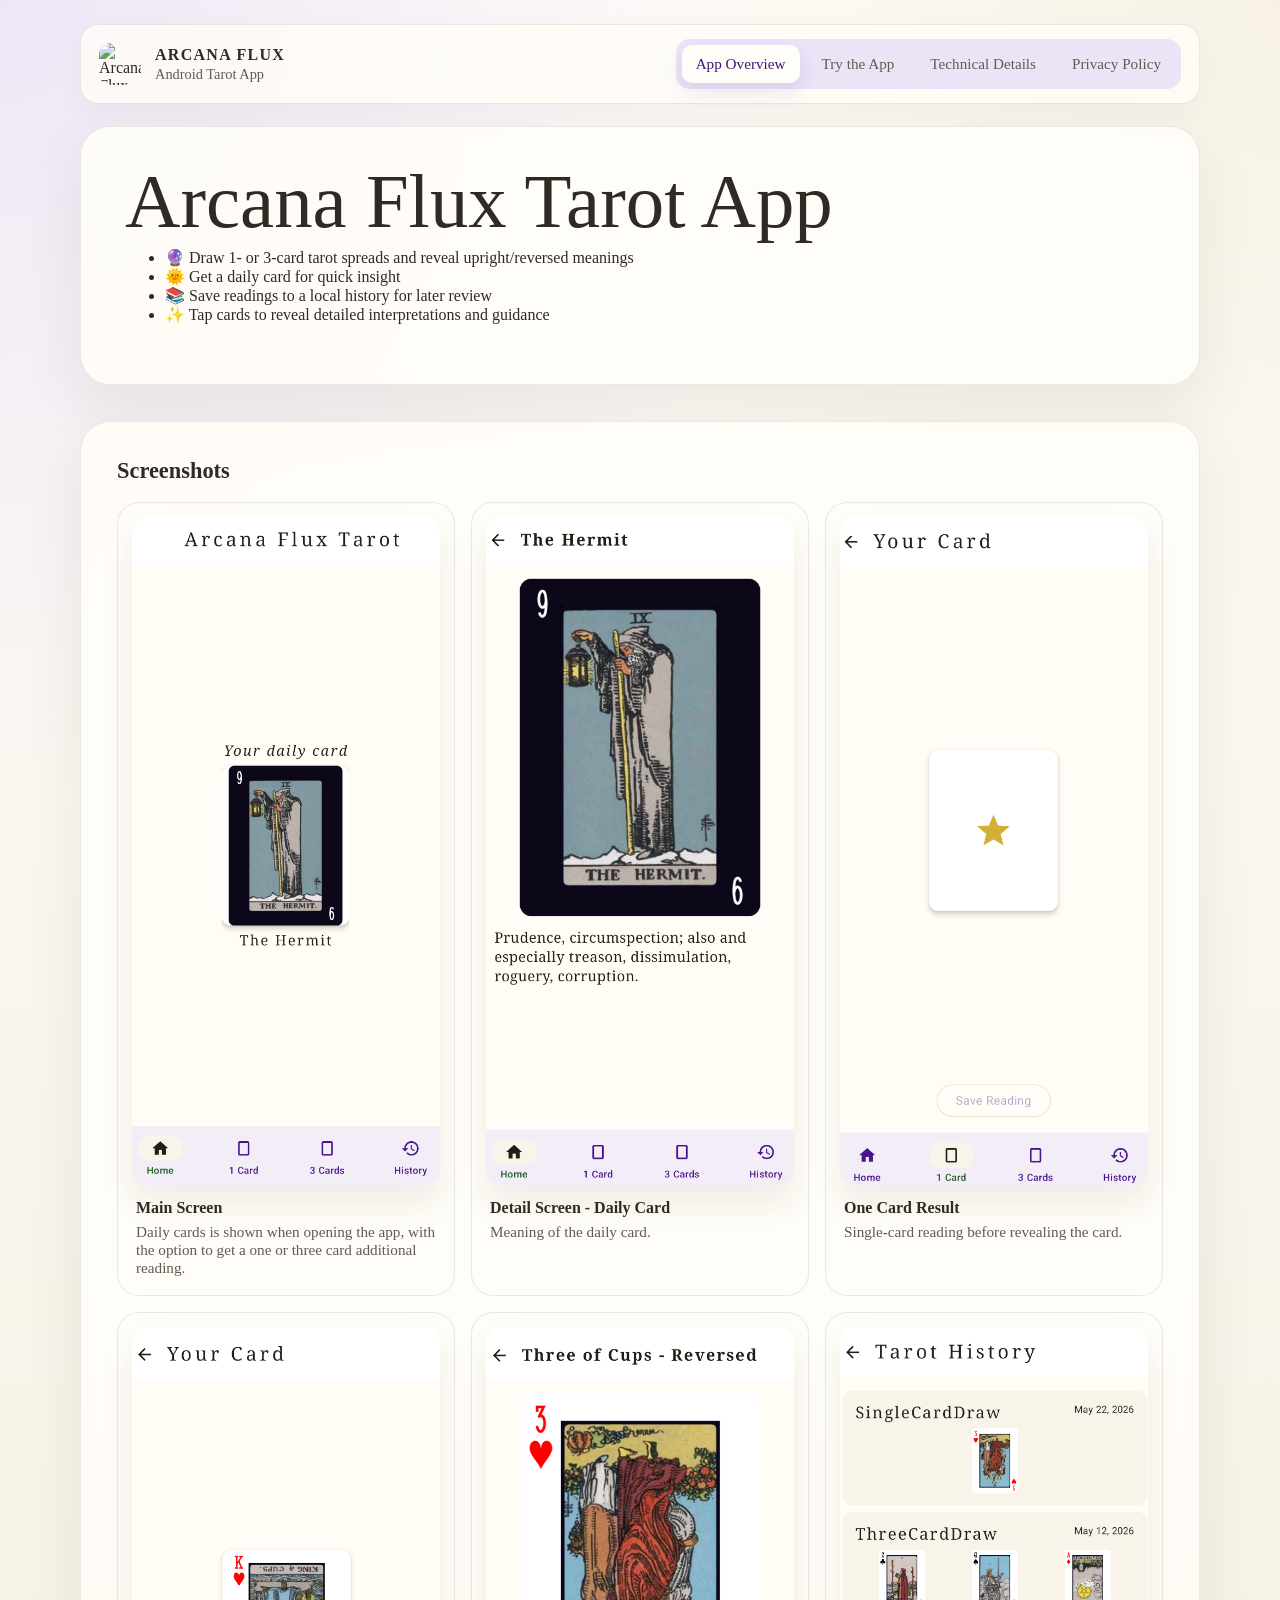
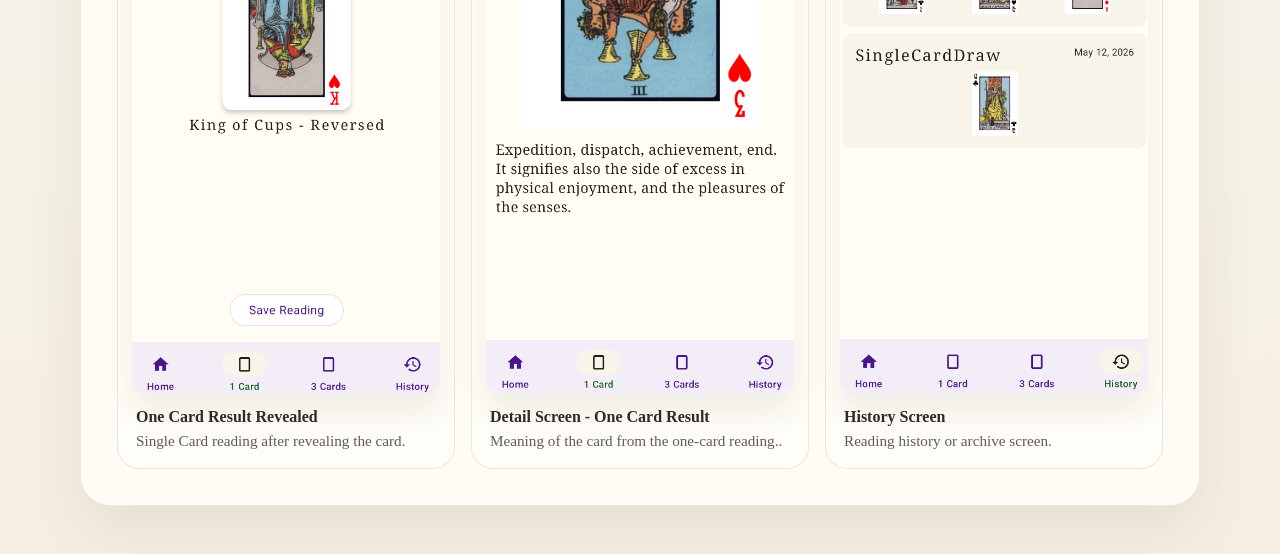
==== commit c63129f1: "Add technical details tab" ====
--- a/index.html
+++ b/index.html
@@ -20,6 +20,7 @@
             <div class="tablist" role="tablist" aria-label="Site sections">
                 <button class="tab-button" id="tab-overview" role="tab" aria-controls="panel-overview" aria-selected="true" type="button">App Overview</button>
                 <button class="tab-button" id="tab-apps" role="tab" aria-controls="panel-apps" aria-selected="false" type="button">Try the App</button>
+                <button class="tab-button" id="tab-tech" role="tab" aria-controls="panel-tech" aria-selected="false" type="button">Technical Details</button>
                 <button class="tab-button" id="tab-policy" role="tab" aria-controls="panel-policy" aria-selected="false" type="button">Privacy Policy</button>
             </div>
         </header>
@@ -110,6 +111,28 @@
                 </article>
             </section>
 
+            <section class="panel" id="panel-tech" role="tabpanel" aria-labelledby="tab-tech" hidden>
+                <article class="content-card">
+                    <h2>Technical Details</h2>
+                    <p>Arcana Flux is an Android tarot reading app built with <a href="https://developer.android.com/develop/ui/compose" target="_blank" rel="noopener noreferrer">Jetpack Compose</a> and <a href="https://m3.material.io" target="_blank" rel="noopener noreferrer">Material 3</a> for a modern, declarative UI.</p>
+                    <div class="tech-sections">
+                        <details open>
+                            <summary>MVVM and StateFlow</summary>
+                            <p>The TarotViewModel keeps the UI state and uses StateFlow to expose the current spread, card reveal state, and reading history to Compose.</p>
+                        </details>
+                        <details>
+                            <summary><a href="https://developer.android.com/training/data-storage/room" target="_blank" rel="noopener noreferrer">Room</a> local storage</summary>
+                            <p>Room stores saved readings, including the drawn cards, upright/reversed state, reading date, and the text shown to the user.</p>
+                        </details>
+                        <details>
+                            <summary>Screen navigation</summary>
+                            <p>The AppScreen enum controls navigation between Menu, Result, History, and CardDetail screens in the Compose UI.</p>
+                        </details>
+                    </div>
+                    <p class="readme-link">For more details, see the <a href="https://github.com/nadia-nh/rc-android-tarot/blob/main/README.md" target="_blank" rel="noopener noreferrer">README</a>.</p>
+                </article>
+            </section>
+
             <section class="panel" id="panel-policy" role="tabpanel" aria-labelledby="tab-policy" hidden>
                 <div class="policy-layout">
                     <article class="content-card policy-card">
@@ -143,7 +166,6 @@
 
                         <div class="meta-row">
                             <span>&copy; 2026 Arcana Flux</span>
-                            <a href="privacy-policy.html">Open this policy as its own page</a>
                         </div>
                     </article>
                 </div>
@@ -206,6 +228,8 @@
             if (updateHash) {
                 const nextHash = targetTab.id === 'tab-policy'
                     ? '#privacy'
+                    : targetTab.id === 'tab-tech'
+                    ? '#tech'
                     : targetTab.id === 'tab-apps'
                     ? '#apps'
                     : '#overview';
@@ -236,6 +260,7 @@
         const tabFromHash = {
             '#overview': document.getElementById('tab-overview'),
             '#apps': document.getElementById('tab-apps'),
+            '#tech': document.getElementById('tab-tech'),
             '#privacy': document.getElementById('tab-policy')
         };
 
--- a/styles.css
+++ b/styles.css
@@ -1,15 +1,17 @@
 :root {
     color-scheme: light;
-    --bg: #f4ede3;
-    --bg-deep: #e9ddce;
-    --surface: rgba(255, 250, 244, 0.88);
-    --surface-solid: #fffaf4;
-    --surface-border: rgba(78, 51, 34, 0.14);
-    --text: #2d221b;
-    --muted: #705d50;
-    --accent: #b95c2e;
-    --accent-dark: #8e4017;
-    --shadow: 0 24px 60px rgba(59, 34, 18, 0.12);
+    --bg: #f9f6ee;
+    --bg-deep: #f4efe1;
+    --surface: rgba(255, 253, 248, 0.92);
+    --surface-solid: #fffdf8;
+    --surface-soft: #f6f0e3;
+    --surface-border: rgba(62, 50, 34, 0.1);
+    --text: #2f2a24;
+    --muted: #625a53;
+    --accent: #5a23a8;
+    --accent-dark: #3f187a;
+    --accent-soft: #ece4f6;
+    --shadow: 0 24px 60px rgba(47, 33, 21, 0.08);
 }
 
 * {
@@ -33,16 +35,16 @@
 .site-home {
     min-height: 100vh;
     background:
-        radial-gradient(circle at top left, rgba(185, 92, 46, 0.2), transparent 28%),
-        radial-gradient(circle at top right, rgba(255, 210, 160, 0.28), transparent 24%),
-        linear-gradient(180deg, #fbf5ec 0%, var(--bg) 48%, var(--bg-deep) 100%);
+        radial-gradient(circle at top left, rgba(236, 228, 246, 0.9), transparent 32%),
+        radial-gradient(circle at top right, rgba(246, 240, 227, 0.9), transparent 28%),
+        linear-gradient(180deg, #fffdf8 0%, var(--bg) 46%, var(--bg-deep) 100%);
 }
 
 .policy-page {
     line-height: 1.7;
     background:
-        radial-gradient(circle at top, rgba(179, 98, 44, 0.12), transparent 30%),
-        linear-gradient(180deg, #f8f1e8 0%, #f4efe8 100%);
+        radial-gradient(circle at top, rgba(236, 228, 246, 0.78), transparent 34%),
+        linear-gradient(180deg, #fffdf8 0%, var(--bg) 100%);
     padding: 40px 20px;
 }
 
@@ -57,11 +59,11 @@
     justify-content: space-between;
     gap: 16px;
     padding: 14px 18px;
-    border: 1px solid rgba(78, 51, 34, 0.1);
+    border: 1px solid var(--surface-border);
     border-radius: 18px;
-    background: rgba(255, 250, 244, 0.7);
+    background: rgba(255, 253, 248, 0.78);
     backdrop-filter: blur(10px);
-    box-shadow: 0 10px 30px rgba(59, 34, 18, 0.05);
+    box-shadow: 0 10px 30px rgba(47, 33, 21, 0.04);
 }
 
 .brand {
@@ -84,7 +86,7 @@
     display: grid;
     place-items: center;
     font-size: 1.2rem;
-    color: #fff6ef;
+    color: #fffdf8;
     background: linear-gradient(135deg, var(--accent-dark), var(--accent));
     box-shadow: inset 0 1px 0 rgba(255, 255, 255, 0.2);
 }
@@ -107,7 +109,7 @@
     gap: 8px;
     padding: 6px;
     border-radius: 14px;
-    background: rgba(111, 93, 80, 0.08);
+    background: var(--accent-soft);
 }
 
 .tab-button {
@@ -125,14 +127,14 @@
 .tab-button:hover,
 .tab-button:focus-visible {
     color: var(--accent-dark);
-    background: rgba(255, 255, 255, 0.7);
+    background: rgba(255, 255, 255, 0.82);
     outline: none;
 }
 
 .tab-button[aria-selected="true"] {
     color: var(--accent-dark);
     background: var(--surface-solid);
-    box-shadow: 0 8px 22px rgba(59, 34, 18, 0.08);
+    box-shadow: 0 8px 22px rgba(90, 35, 168, 0.12);
 }
 
 .panel {
@@ -175,6 +177,7 @@
     font-size: clamp(2.5rem, 6vw, 4.8rem);
     line-height: 0.8;
     font-weight: 500;
+    color: var(--text);
 }
 
 .hero-copy p {
@@ -203,14 +206,14 @@
     inset: 20px auto auto -20px;
     width: 160px;
     height: 160px;
-    background: rgba(185, 92, 46, 0.18);
+    background: rgba(236, 228, 246, 0.8);
 }
 
 .hero-card::after {
     inset: auto -30px 30px auto;
     width: 120px;
     height: 120px;
-    background: rgba(255, 210, 160, 0.24);
+    background: rgba(246, 240, 227, 0.9);
 }
 
 .mock-phone {
@@ -221,8 +224,8 @@
     margin: 8px auto 0;
     padding: 12px;
     border-radius: 34px;
-    background: linear-gradient(180deg, #2f2119 0%, #1a120d 100%);
-    box-shadow: 0 24px 40px rgba(35, 18, 10, 0.22);
+    background: linear-gradient(180deg, #120a23 0%, #0d0818 100%);
+    box-shadow: 0 24px 40px rgba(18, 10, 35, 0.22);
 }
 
 .mock-screen {
@@ -233,7 +236,7 @@
     color: #fdf5ec;
     background:
         linear-gradient(180deg, rgba(255, 255, 255, 0.08), transparent 25%),
-        linear-gradient(160deg, #5b2d19 0%, #9a4a20 52%, #d07f3c 100%);
+        linear-gradient(160deg, #322041 0%, #5a23a8 52%, #c9b5e8 100%);
 }
 
 .mock-screen h3 {
@@ -259,7 +262,7 @@
     min-height: 84px;
     padding: 10px;
     border-radius: 16px;
-    background: rgba(255, 250, 244, 0.16);
+    background: rgba(255, 255, 255, 0.16);
     border: 1px solid rgba(255, 255, 255, 0.18);
     display: flex;
     align-items: flex-end;
@@ -267,23 +270,94 @@
 }
 
 .content-card {
-    padding: 30px;
-}
-
+    padding: 36px;
+}
+
+.content-card h2,
 .content-card h3 {
     margin-top: 0;
-    margin-bottom: 12px;
+    margin-bottom: 18px;
+}
+
+.content-card h2 {
+    font-size: clamp(1.8rem, 2vw, 2.3rem);
+}
+
+.content-card h3 {
     font-size: 1.4rem;
 }
 
 .content-card p,
 .content-card li {
     color: var(--muted);
+    font-size: 1.05rem;
+    line-height: 1.85;
+    margin: 0 0 1rem;
 }
 
 .content-card ul {
-    padding-left: 20px;
-    margin: 16px 0 0;
+    padding-left: 24px;
+    margin: 20px 0 0;
+}
+
+.content-card ul li {
+    margin-bottom: 0.9rem;
+}
+
+.tech-sections {
+    display: grid;
+    gap: 16px;
+    margin-top: 18px;
+    margin-bottom: 30px;
+}
+
+.tech-sections details {
+    border: 1px solid var(--surface-border);
+    border-radius: 18px;
+    padding: 18px 20px;
+    background: rgba(255, 253, 248, 0.9);
+}
+
+.tech-sections summary {
+    font-weight: 600;
+    cursor: pointer;
+    list-style: none;
+    outline: none;
+}
+
+.tech-sections summary::-webkit-details-marker {
+    display: none;
+}
+
+.tech-sections summary::marker {
+    display: none;
+}
+
+.tech-sections summary::before {
+    content: "▸";
+    display: inline-block;
+    width: 1.2em;
+    transition: transform 150ms ease;
+}
+
+.tech-sections details[open] summary::before {
+    transform: rotate(90deg);
+}
+
+.tech-sections p {
+    margin: 12px 0 0;
+    color: var(--muted);
+    font-size: 1rem;
+    line-height: 1.75;
+}
+
+.readme-link {
+    margin-top: 28px;
+}
+
+.content-card a {
+    color: #1f1f1f;
+    text-decoration: underline;
 }
 
 .app-links {
@@ -296,9 +370,9 @@
     display: block;
     padding: 24px;
     border-radius: 24px;
-    background: rgba(255, 250, 244, 0.95);
-    border: 1px solid rgba(78, 51, 34, 0.12);
-    box-shadow: 0 18px 36px rgba(59, 34, 18, 0.08);
+    background: rgba(255, 253, 248, 0.98);
+    border: 1px solid var(--surface-border);
+    box-shadow: 0 18px 36px rgba(47, 33, 21, 0.06);
     color: inherit;
     text-decoration: none;
     transition: transform 180ms ease, box-shadow 180ms ease, border-color 180ms ease;
@@ -306,8 +380,8 @@
 
 .link-card:hover {
     transform: translateY(-2px);
-    border-color: rgba(185, 92, 46, 0.25);
-    box-shadow: 0 24px 46px rgba(59, 34, 18, 0.12);
+    border-color: rgba(90, 35, 168, 0.24);
+    box-shadow: 0 24px 46px rgba(90, 35, 168, 0.1);
 }
 
 .link-card strong {
@@ -341,23 +415,23 @@
 
 .button--primary {
     background: var(--accent);
-    color: #fff;
+    color: #fffdf8;
 }
 
 .button--secondary {
-    background: rgba(78, 51, 34, 0.08);
+    background: var(--accent-soft);
     color: var(--text);
 }
 
 .button:hover {
     transform: translateY(-1px);
-    box-shadow: 0 12px 24px rgba(59, 34, 18, 0.12);
+    box-shadow: 0 12px 24px rgba(90, 35, 168, 0.14);
 }
 
 .modal-overlay {
     position: fixed;
     inset: 0;
-    background: rgba(27, 15, 9, 0.7);
+    background: rgba(20, 14, 30, 0.62);
     display: grid;
     place-items: center;
     padding: 20px;
@@ -372,11 +446,12 @@
     width: min(100%, 520px);
     max-height: 90vh;
     overflow: auto;
-    background: #fffdf9;
+    background: var(--surface-solid);
     border-radius: 28px;
     padding: 34px;
-    box-shadow: 0 30px 80px rgba(23, 14, 10, 0.22);
+    box-shadow: 0 30px 80px rgba(20, 14, 30, 0.2);
     position: relative;
+    border: 1px solid var(--surface-border);
 }
 
 .modal-close {
@@ -415,11 +490,11 @@
 
 .modal-field input {
     width: 100%;
-    border: 1px solid rgba(78, 51, 34, 0.16);
+    border: 1px solid rgba(62, 50, 34, 0.14);
     border-radius: 14px;
     padding: 12px 14px;
     font: inherit;
-    background: #fff;
+    background: #fffefd;
     color: var(--text);
 }
 
@@ -463,9 +538,9 @@
 }
 
 .shot {
-    border: 1px solid rgba(78, 51, 34, 0.12);
+    border: 1px solid var(--surface-border);
     border-radius: 22px;
-    background: rgba(255, 252, 248, 0.92);
+    background: rgba(255, 253, 248, 0.96);
     padding: 14px;
     display: flex;
     flex-direction: column;
@@ -477,8 +552,8 @@
     width: 100%;
     height: auto;
     border-radius: 16px;
-    background: #f2e6da;
-    box-shadow: 0 18px 32px rgba(59, 34, 18, 0.08);
+    background: var(--surface-soft);
+    box-shadow: 0 18px 32px rgba(47, 33, 21, 0.08);
     aspect-ratio: 9 / 19.5;
     object-fit: cover;
 }
@@ -535,7 +610,7 @@
     gap: 12px;
     margin-top: 18px;
     padding-top: 18px;
-    border-top: 1px solid rgba(78, 51, 34, 0.12);
+    border-top: 1px solid var(--surface-border);
     color: var(--muted);
     font-size: 0.95rem;
 }
@@ -543,17 +618,17 @@
 .container {
     max-width: 820px;
     margin: 0 auto;
-    background: #fffaf4;
+    background: var(--surface-solid);
     padding: 40px;
-    border: 1px solid rgba(76, 49, 34, 0.12);
+    border: 1px solid var(--surface-border);
     border-radius: 24px;
-    box-shadow: 0 24px 48px rgba(58, 34, 20, 0.08);
+    box-shadow: 0 24px 48px rgba(47, 33, 21, 0.06);
 }
 
 .container h1 {
     margin-top: 0;
     font-size: clamp(2rem, 5vw, 3rem);
-    border-bottom: 1px solid rgba(76, 49, 34, 0.14);
+    border-bottom: 1px solid var(--surface-border);
     padding-bottom: 14px;
 }
 
@@ -572,7 +647,7 @@
 }
 
 .policy-page a {
-    color: #b3622c;
+    color: var(--accent);
 }
 
 .back-link {
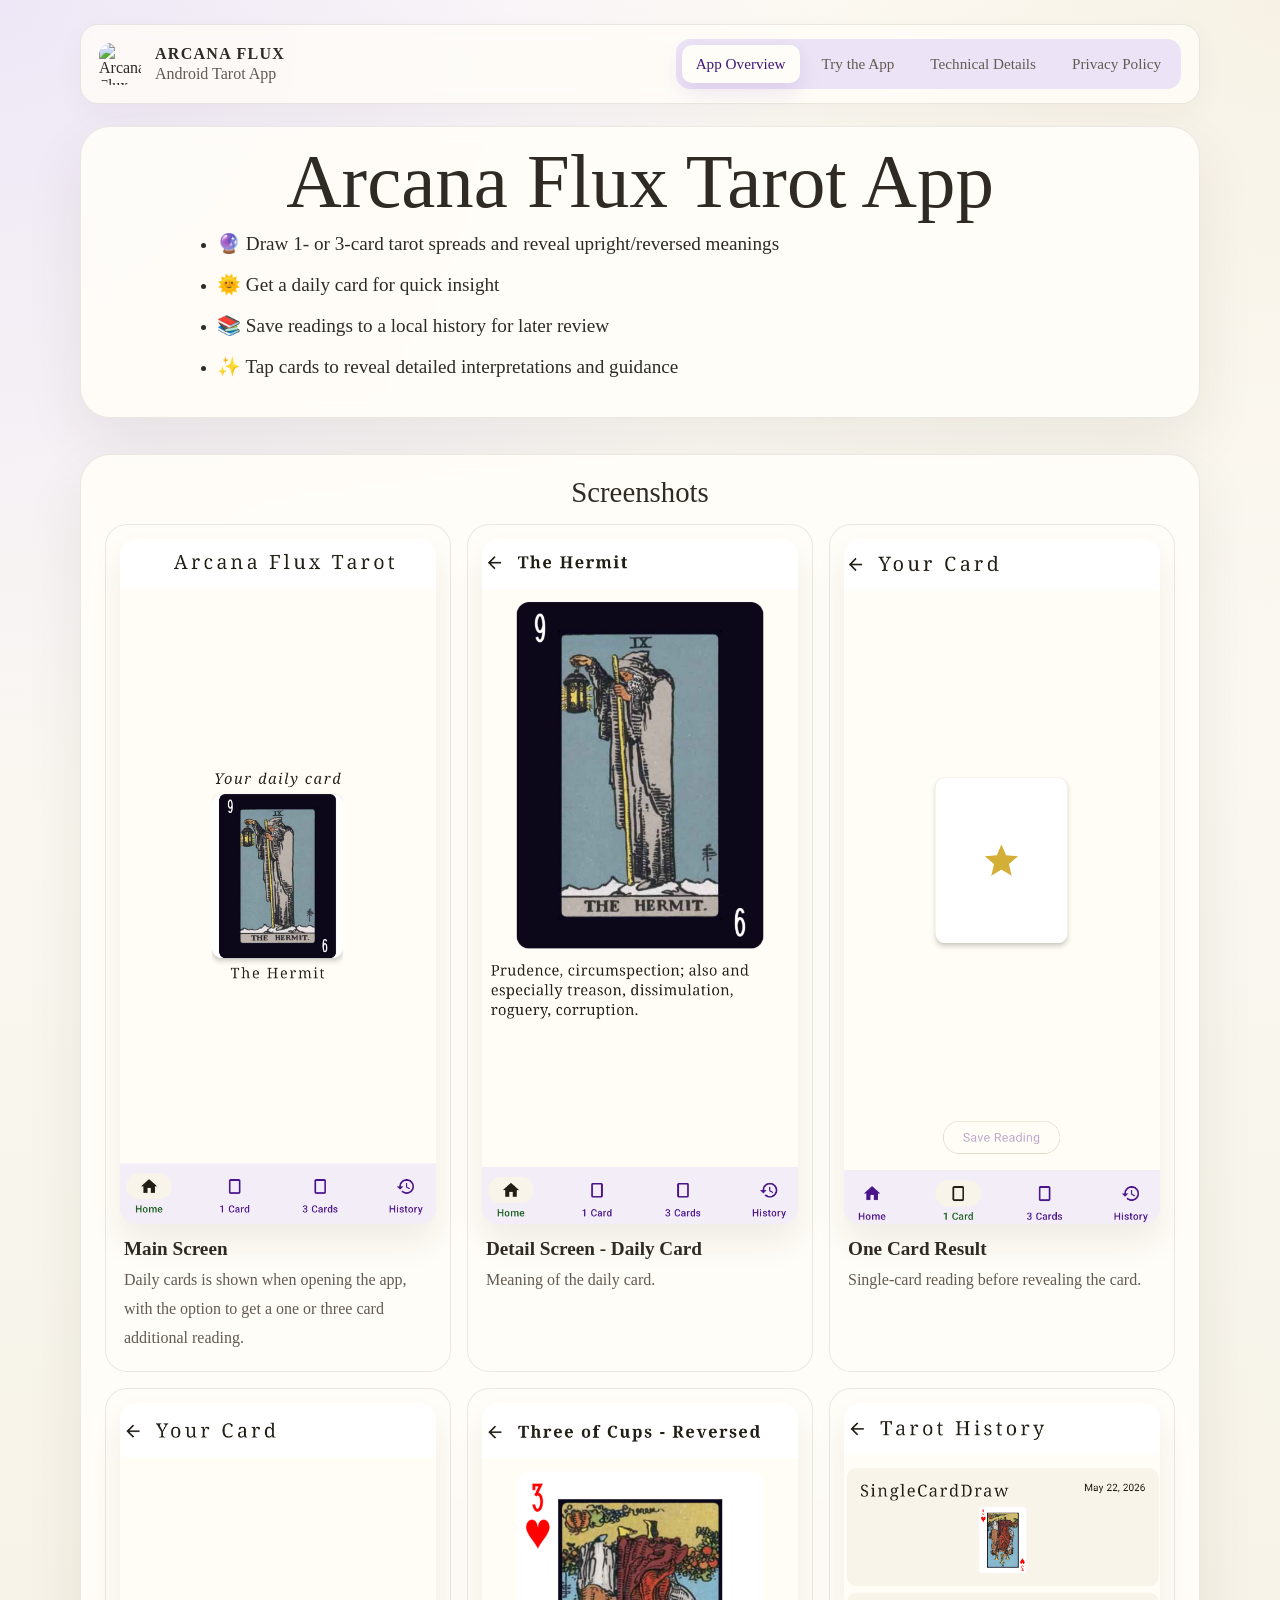
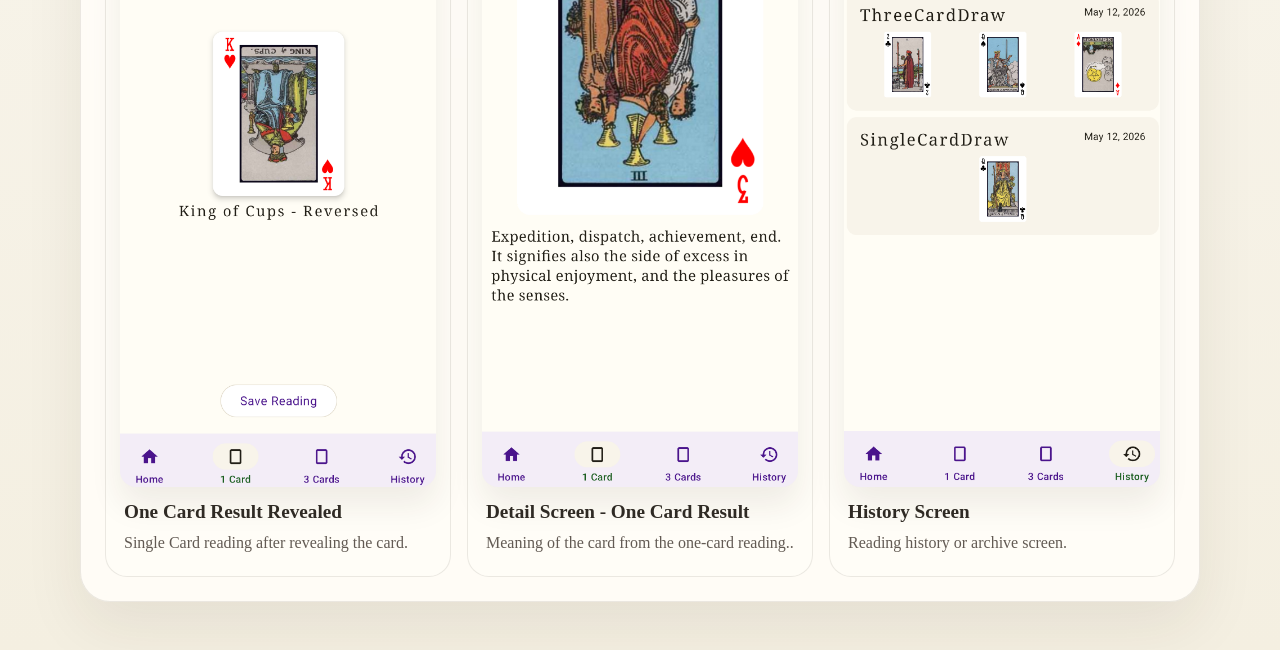
==== commit 613a57eb: "Simplify and update website styles" ====
--- a/index.html
+++ b/index.html
@@ -31,20 +31,17 @@
                     <div class="hero-copy">
                         <h2>Arcana Flux Tarot App</h2>
                         <ul>
-                            <li>🔮 Draw 1- or 3-card tarot spreads and reveal upright/reversed meanings</li>
-                            <li>🌞 Get a daily card for quick insight</li>
-                            <li>📚 Save readings to a local history for later review</li>
-                            <li>✨ Tap cards to reveal detailed interpretations and guidance</li>
+                            <li><p>🔮 Draw 1- or 3-card tarot spreads and reveal upright/reversed meanings </p></li>
+                            <li><p>🌞 Get a daily card for quick insight</p></li>
+                            <li><p>📚 Save readings to a local history for later review</p></li>
+                            <li><p>✨ Tap cards to reveal detailed interpretations and guidance</p></li>
                         </ul>
                     </div>
                 </div>
 
                 <br /><br />
                 <article class="content-card" id="screenshots">
-                    <h3>Screenshots</h3>
-                    <p>
-                        
-                    </p>
+                    <h2>Screenshots</h2>
 
                     <div class="shots-grid">
                         <div class="shot">
--- a/styles.css
+++ b/styles.css
@@ -4,6 +4,7 @@
     --bg-deep: #f4efe1;
     --surface: rgba(255, 253, 248, 0.92);
     --surface-solid: #fffdf8;
+    --surface-strong: rgba(255, 253, 248, 0.96);
     --surface-soft: #f6f0e3;
     --surface-border: rgba(62, 50, 34, 0.1);
     --text: #2f2a24;
@@ -12,6 +13,9 @@
     --accent-dark: #3f187a;
     --accent-soft: #ece4f6;
     --shadow: 0 24px 60px rgba(47, 33, 21, 0.08);
+    --radius-panel: 30px;
+    --radius-card: 24px;
+    --transition-standard: 180ms ease;
 }
 
 * {
@@ -38,14 +42,6 @@
         radial-gradient(circle at top left, rgba(236, 228, 246, 0.9), transparent 32%),
         radial-gradient(circle at top right, rgba(246, 240, 227, 0.9), transparent 28%),
         linear-gradient(180deg, #fffdf8 0%, var(--bg) 46%, var(--bg-deep) 100%);
-}
-
-.policy-page {
-    line-height: 1.7;
-    background:
-        radial-gradient(circle at top, rgba(236, 228, 246, 0.78), transparent 34%),
-        linear-gradient(180deg, #fffdf8 0%, var(--bg) 100%);
-    padding: 40px 20px;
 }
 
 .page-shell {
@@ -79,18 +75,6 @@
     border-radius: 12px;
 }
 
-.brand-mark {
-    width: 44px;
-    height: 44px;
-    border-radius: 14px;
-    display: grid;
-    place-items: center;
-    font-size: 1.2rem;
-    color: #fffdf8;
-    background: linear-gradient(135deg, var(--accent-dark), var(--accent));
-    box-shadow: inset 0 1px 0 rgba(255, 255, 255, 0.2);
-}
-
 .brand h1 {
     margin: 0;
     font-size: 1rem;
@@ -100,7 +84,7 @@
 
 .brand p {
     margin: 2px 0 0;
-    font-size: 0.9rem;
+    font-size: 1.0rem;
     color: var(--muted);
 }
 
@@ -116,12 +100,19 @@
     border: 0;
     border-radius: 10px;
     padding: 10px 14px;
-    font: inherit;
+    font-family: inherit;
     font-size: 0.95rem;
+    line-height: 1.2;
+    font-weight: 400;
+    letter-spacing: 0;
+    text-transform: none;
     color: var(--muted);
     background: transparent;
     cursor: pointer;
-    transition: background-color 180ms ease, color 180ms ease, transform 180ms ease;
+    transition:
+        background-color var(--transition-standard),
+        color var(--transition-standard),
+        transform var(--transition-standard);
 }
 
 .tab-button:hover,
@@ -157,10 +148,9 @@
 }
 
 .hero-copy,
-.hero-card,
 .content-card {
     border: 1px solid var(--surface-border);
-    border-radius: 30px;
+    border-radius: var(--radius-panel);
     background: var(--surface);
     backdrop-filter: blur(10px);
     box-shadow: var(--shadow);
@@ -169,7 +159,7 @@
 .hero-copy {
     width: min(1120px, 100%);
     margin: 0 auto;
-    padding: 44px;
+    padding: 24px 96px 24px 96px;
 }
 
 .hero-copy h2 {
@@ -178,109 +168,31 @@
     line-height: 0.8;
     font-weight: 500;
     color: var(--text);
+    text-align: center;
 }
 
 .hero-copy p {
-    max-width: 34rem;
+    max-width: 50rem;
     margin: 20px 0 0;
-    font-size: 1.08rem;
-    line-height: 1.75;
-    color: var(--muted);
-}
-
-.hero-card {
+    font-size: 1.2rem;
+    line-height: 1.1;
+}
+
+.content-card {
     padding: 24px;
-    position: relative;
-    overflow: hidden;
-}
-
-.hero-card::before,
-.hero-card::after {
-    content: "";
-    position: absolute;
-    border-radius: 50%;
-    filter: blur(8px);
-}
-
-.hero-card::before {
-    inset: 20px auto auto -20px;
-    width: 160px;
-    height: 160px;
-    background: rgba(236, 228, 246, 0.8);
-}
-
-.hero-card::after {
-    inset: auto -30px 30px auto;
-    width: 120px;
-    height: 120px;
-    background: rgba(246, 240, 227, 0.9);
-}
-
-.mock-phone {
-    position: relative;
-    z-index: 1;
-    width: min(280px, 100%);
-    aspect-ratio: 10 / 19.5;
-    margin: 8px auto 0;
-    padding: 12px;
-    border-radius: 34px;
-    background: linear-gradient(180deg, #120a23 0%, #0d0818 100%);
-    box-shadow: 0 24px 40px rgba(18, 10, 35, 0.22);
-}
-
-.mock-screen {
-    height: 100%;
-    border-radius: 24px;
-    overflow: hidden;
-    padding: 18px;
-    color: #fdf5ec;
-    background:
-        linear-gradient(180deg, rgba(255, 255, 255, 0.08), transparent 25%),
-        linear-gradient(160deg, #322041 0%, #5a23a8 52%, #c9b5e8 100%);
-}
-
-.mock-screen h3 {
-    margin: 0 0 10px;
-    font-size: 1.1rem;
-}
-
-.mock-screen p {
-    margin: 0;
-    font-size: 0.92rem;
-    line-height: 1.6;
-    color: rgba(255, 245, 236, 0.88);
-}
-
-.card-grid {
-    display: grid;
-    grid-template-columns: repeat(3, minmax(0, 1fr));
-    gap: 10px;
-    margin-top: 18px;
-}
-
-.mini-card {
-    min-height: 84px;
-    padding: 10px;
-    border-radius: 16px;
-    background: rgba(255, 255, 255, 0.16);
-    border: 1px solid rgba(255, 255, 255, 0.18);
-    display: flex;
-    align-items: flex-end;
-    font-size: 0.8rem;
-}
-
-.content-card {
-    padding: 36px;
 }
 
 .content-card h2,
 .content-card h3 {
     margin-top: 0;
     margin-bottom: 18px;
+    text-align: center;
 }
 
 .content-card h2 {
-    font-size: clamp(1.8rem, 2vw, 2.3rem);
+    font-size: clamp(1.8rem, 2.0vw, 3.8rem);
+    font-weight: 500;
+    line-height: 0.95;
 }
 
 .content-card h3 {
@@ -369,13 +281,16 @@
 .link-card {
     display: block;
     padding: 24px;
-    border-radius: 24px;
-    background: rgba(255, 253, 248, 0.98);
+    border-radius: var(--radius-card);
+    background: var(--surface-strong);
     border: 1px solid var(--surface-border);
     box-shadow: 0 18px 36px rgba(47, 33, 21, 0.06);
     color: inherit;
     text-decoration: none;
-    transition: transform 180ms ease, box-shadow 180ms ease, border-color 180ms ease;
+    transition:
+        transform var(--transition-standard),
+        box-shadow var(--transition-standard),
+        border-color var(--transition-standard);
 }
 
 .link-card:hover {
@@ -410,7 +325,10 @@
     justify-content: center;
     gap: 8px;
     cursor: pointer;
-    transition: transform 180ms ease, box-shadow 180ms ease, background-color 180ms ease;
+    transition:
+        transform var(--transition-standard),
+        box-shadow var(--transition-standard),
+        background-color var(--transition-standard);
 }
 
 .button--primary {
@@ -540,7 +458,7 @@
 .shot {
     border: 1px solid var(--surface-border);
     border-radius: 22px;
-    background: rgba(255, 253, 248, 0.96);
+    background: var(--surface-strong);
     padding: 14px;
     display: flex;
     flex-direction: column;
@@ -559,19 +477,19 @@
 }
 
 .shot strong {
-    display: block;
-    font-size: 1rem;
-}
-
-.shot-copy {
-    padding: 0 4px 4px;
+    font-size: 1.2rem;
 }
 
 .shot span {
     display: block;
     margin-top: 6px;
     color: var(--muted);
-    font-size: 0.95rem;
+    font-size: 1.0rem;
+    line-height: 1.8;
+}
+
+.shot-copy {
+    padding: 0 4px 4px;
 }
 
 .policy-layout {
@@ -581,22 +499,12 @@
 
 .policy-card {
     padding: 36px;
-}
-
-.policy-card h2 {
-    margin-top: 0;
-    font-size: 2rem;
 }
 
 .policy-card h3 {
     margin-top: 28px;
     margin-bottom: 10px;
     font-size: 1.15rem;
-}
-
-.policy-card p,
-.policy-card li {
-    color: var(--muted);
 }
 
 .policy-card ul {
@@ -615,59 +523,11 @@
     font-size: 0.95rem;
 }
 
-.container {
-    max-width: 820px;
-    margin: 0 auto;
-    background: var(--surface-solid);
-    padding: 40px;
-    border: 1px solid var(--surface-border);
-    border-radius: 24px;
-    box-shadow: 0 24px 48px rgba(47, 33, 21, 0.06);
-}
-
-.container h1 {
-    margin-top: 0;
-    font-size: clamp(2rem, 5vw, 3rem);
-    border-bottom: 1px solid var(--surface-border);
-    padding-bottom: 14px;
-}
-
-.container h2 {
-    margin-top: 32px;
-    font-size: 1.25rem;
-}
-
-.container p,
-.container ul {
-    margin-bottom: 16px;
-}
-
-.container li {
-    margin-bottom: 8px;
-}
-
-.policy-page a {
-    color: var(--accent);
-}
-
-.back-link {
-    display: inline-flex;
-    margin-bottom: 18px;
-    font-size: 0.95rem;
-    color: var(--muted);
-    text-decoration: none;
-}
-
 .footer {
     margin-top: 18px;
     text-align: center;
     color: var(--muted);
     font-size: 0.95rem;
-}
-
-.policy-page .footer {
-    max-width: 820px;
-    margin: 24px auto 0;
 }
 
 @media (max-width: 920px) {
@@ -701,8 +561,7 @@
     }
 
     .content-card,
-    .policy-card,
-    .container {
+    .policy-card {
         padding: 24px 20px;
         border-radius: 22px;
     }
@@ -711,16 +570,11 @@
         padding: 0 10px;
     }
 
-    .hero-copy,
-    .hero-card {
+    .hero-copy {
         border-radius: 22px;
     }
 
     .hero-copy h2 {
         font-size: clamp(2rem, 12vw, 3.2rem);
     }
-
-    .policy-page {
-        padding: 20px 14px;
-    }
-}
+}
